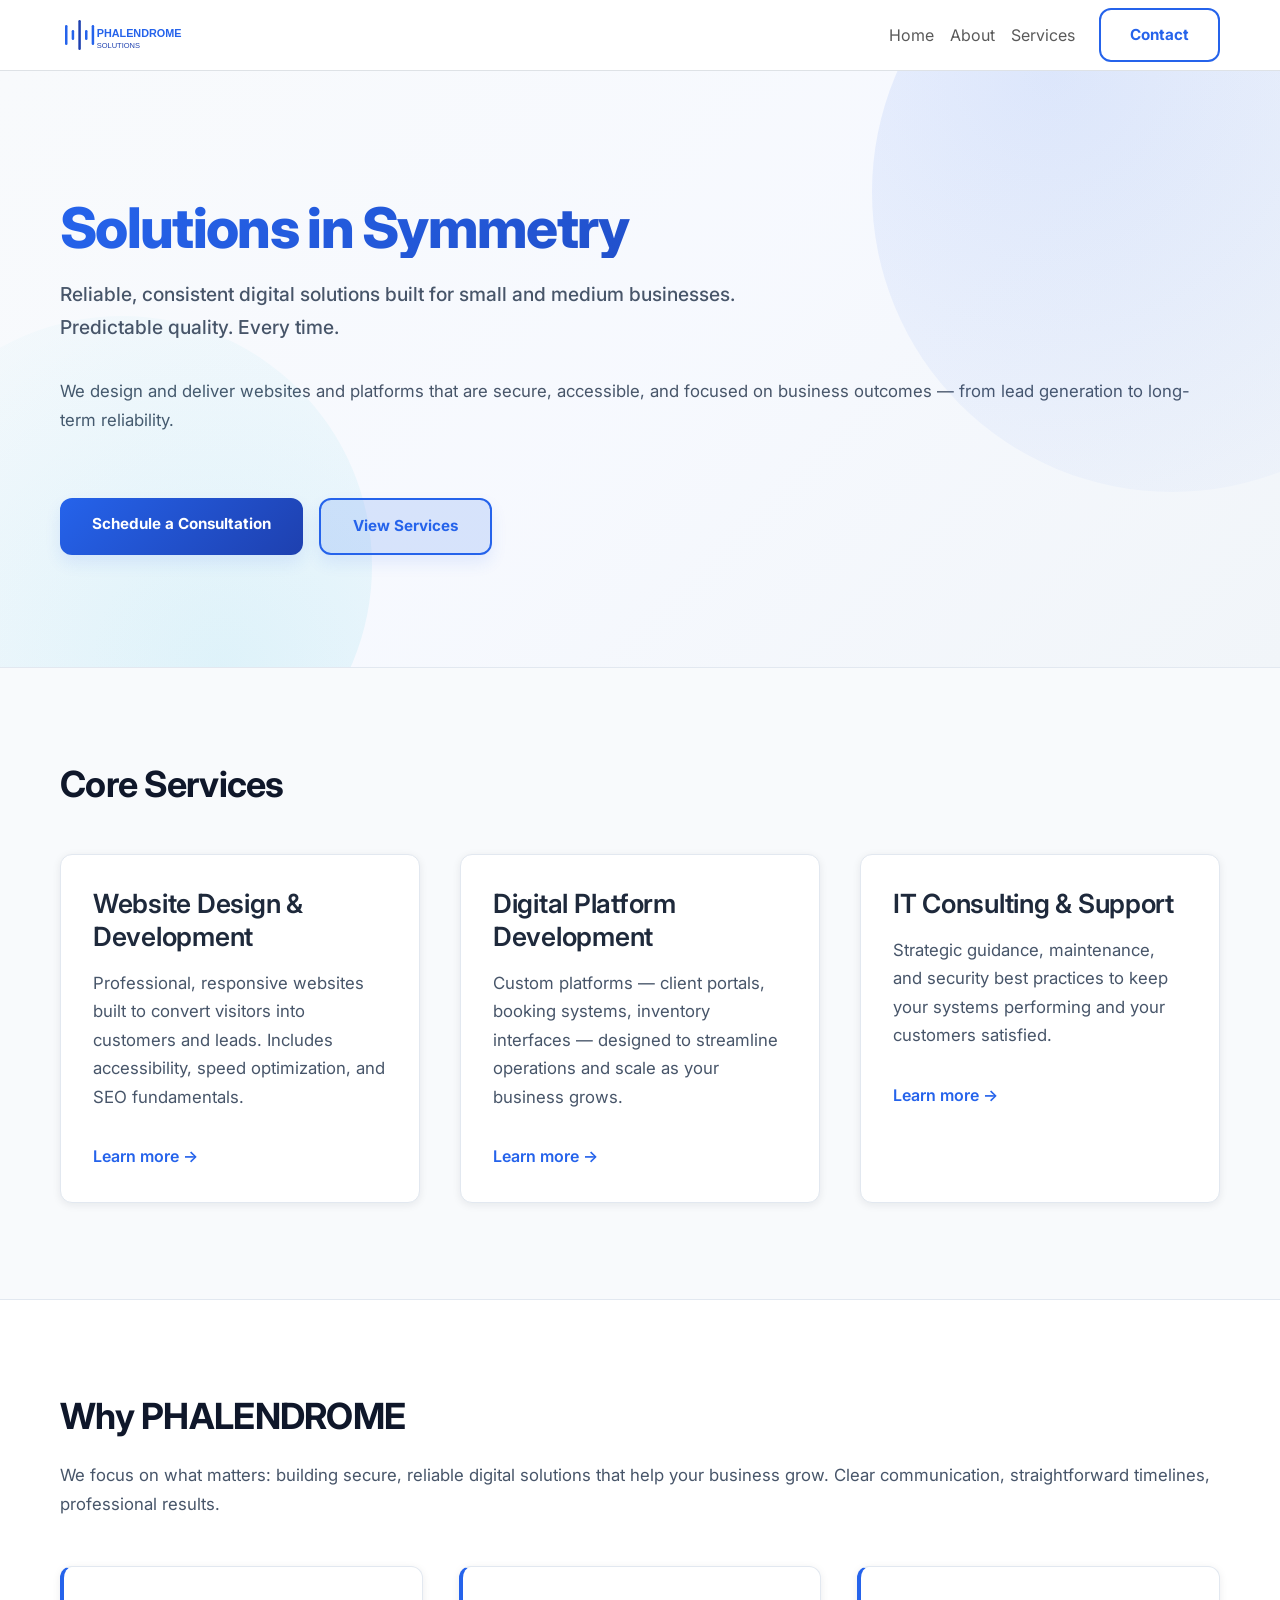
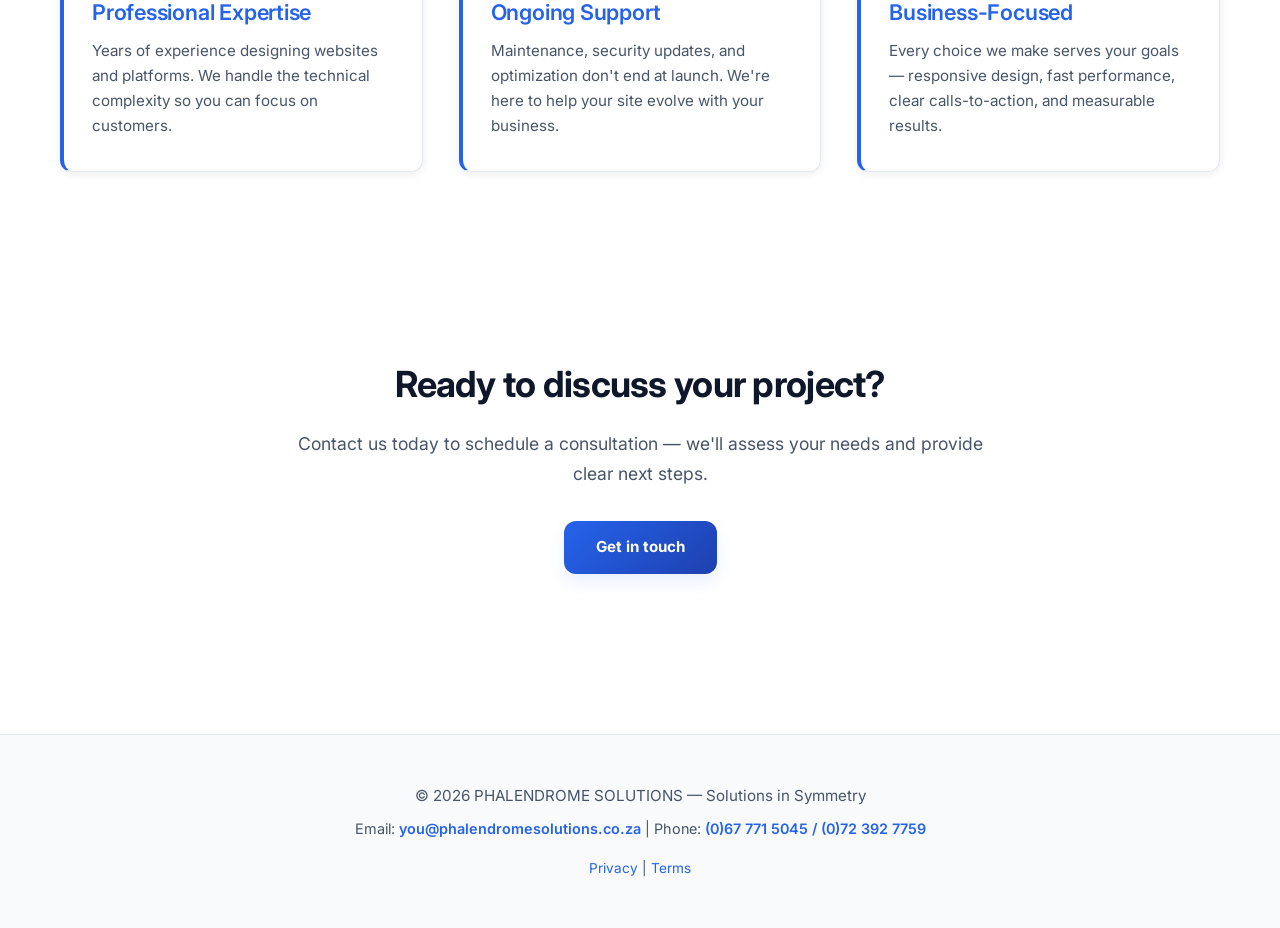
==== index.html @ 450860c6 "Initial commit: PHALENDROME website" ====
<!doctype html>
<html lang="en">
<head>
  <meta charset="utf-8">
  <meta name="viewport" content="width=device-width,initial-scale=1">
  <title>PHALENDROME SOLUTIONS | Solutions in Symmetry</title>
  <meta name="description" content="PHALENDROME SOLUTIONS — professional, reliable digital solutions for small and medium businesses. Website design, digital platforms, and IT consulting.">
  <meta property="og:title" content="PHALENDROME SOLUTIONS | Solutions in Symmetry">
  <meta property="og:description" content="Professional website design, digital platforms, and IT consulting for small and medium businesses.">
  <meta property="og:type" content="website">
  <link rel="canonical" href="https://www.phalendromesolutions.co.za/">
  <link href="https://cdn.jsdelivr.net/npm/bootstrap@5.3.3/dist/css/bootstrap.min.css" rel="stylesheet">
  <link href="https://fonts.googleapis.com/css2?family=Inter:wght@300;400;600;700&display=swap" rel="stylesheet">
  <link rel="stylesheet" href="css/style.css">
</head>
<body>
  <nav class="navbar navbar-expand-lg navbar-light bg-white border-bottom">
    <div class="container">
      <a class="navbar-brand d-flex align-items-center" href="index.html">
        <img src="assets/logo.svg" alt="PHALENDROME SOLUTIONS logo" height="40">
      </a>
      <button class="navbar-toggler" type="button" data-bs-toggle="collapse" data-bs-target="#mainNav" aria-controls="mainNav" aria-expanded="false" aria-label="Toggle navigation">
        <span class="navbar-toggler-icon"></span>
      </button>
      <div class="collapse navbar-collapse" id="mainNav">
        <ul class="navbar-nav ms-auto mb-2 mb-lg-0 align-items-center">
          <li class="nav-item"><a class="nav-link" href="index.html">Home</a></li>
          <li class="nav-item"><a class="nav-link" href="about.html">About</a></li>
          <li class="nav-item"><a class="nav-link" href="services.html">Services</a></li>
          <li class="nav-item"><a class="btn btn-outline-primary ms-3" href="contact.html">Contact</a></li>
        </ul>
      </div>
    </div>
  </nav>

  <main>
    <section class="hero">
      <div class="container">
        <h1>Solutions in Symmetry</h1>
        <p class="lead">Reliable, consistent digital solutions built for small and medium businesses. Predictable quality. Every time.</p>
        <p style="font-size: 1.05rem; color: var(--text-secondary); margin-bottom: 2rem;">We design and deliver websites and platforms that are secure, accessible, and focused on business outcomes — from lead generation to long-term reliability.</p>
        <div style="display: flex; gap: 1rem; flex-wrap: wrap;">
          <a href="contact.html" class="btn btn-primary btn-lg">Schedule a Consultation</a>
          <a href="services.html" class="btn btn-primary btn-lg" style="background: rgba(37, 99, 235, 0.15); color: var(--primary); border: 2px solid var(--primary); font-weight: 700;">View Services</a>
        </div>
      </div>
    </section>

    <section class="services-preview">
      <div class="container">
        <h2>Core Services</h2>
        <div class="grid">
          <article>
            <h3>Website Design & Development</h3>
            <p>Professional, responsive websites built to convert visitors into customers and leads. Includes accessibility, speed optimization, and SEO fundamentals.</p>
            <a href="services.html" style="color: var(--primary); font-weight: 600; text-decoration: none; display: inline-block; margin-top: 1rem;">Learn more →</a>
          </article>
          <article>
            <h3>Digital Platform Development</h3>
            <p>Custom platforms — client portals, booking systems, inventory interfaces — designed to streamline operations and scale as your business grows.</p>
            <a href="services.html" style="color: var(--primary); font-weight: 600; text-decoration: none; display: inline-block; margin-top: 1rem;">Learn more →</a>
          </article>
          <article>
            <h3>IT Consulting & Support</h3>
            <p>Strategic guidance, maintenance, and security best practices to keep your systems performing and your customers satisfied.</p>
            <a href="services.html" style="color: var(--primary); font-weight: 600; text-decoration: none; display: inline-block; margin-top: 1rem;">Learn more →</a>
          </article>
        </div>
      </div>
    </section>

    <section class="why-us">
      <div class="container">
        <h2>Why PHALENDROME</h2>
        <p style="font-size: 1.05rem; margin-bottom: 2rem;">We focus on what matters: building secure, reliable digital solutions that help your business grow. Clear communication, straightforward timelines, professional results.</p>
        <div class="features-list">
          <article>
            <h3>Professional Expertise</h3>
            <p>Years of experience designing websites and platforms. We handle the technical complexity so you can focus on customers.</p>
          </article>
          <article>
            <h3>Ongoing Support</h3>
            <p>Maintenance, security updates, and optimization don't end at launch. We're here to help your site evolve with your business.</p>
          </article>
          <article>
            <h3>Business-Focused</h3>
            <p>Every choice we make serves your goals — responsive design, fast performance, clear calls-to-action, and measurable results.</p>
          </article>
        </div>
      </div>
    </section>

    <section style="padding: 6rem 1.25rem; background: #fff; text-align: center;">
      <div class="container">
        <h2 style="margin-bottom: 1.5rem;">Ready to discuss your project?</h2>
        <p style="font-size: 1.1rem; color: var(--text-secondary); margin-bottom: 2rem; max-width: 700px; margin-left: auto; margin-right: auto;">Contact us today to schedule a consultation — we'll assess your needs and provide clear next steps.</p>
        <a href="contact.html" class="btn btn-primary btn-lg">Get in touch</a>
      </div>
    </section>
  </main>

  <footer class="site-footer" style="text-align: center; padding: 3rem 1.25rem; border-top: 1px solid var(--border-light); background: var(--bg-secondary);">
    <div class="container">
      <p style="margin-bottom: 0.5rem; font-size: 0.95rem; color: var(--text-secondary);">© <span id="year"></span> PHALENDROME SOLUTIONS — Solutions in Symmetry</p>
      <p style="font-size: 0.9rem; color: var(--text-secondary); margin-bottom: 1rem;">Email: <a href="mailto:you@phalendromesolutions.co.za" style="color: var(--primary); text-decoration: none; font-weight: 600;">you@phalendromesolutions.co.za</a> | Phone: <a href="tel:+27677715045" style="color: var(--primary); text-decoration: none; font-weight: 600;">(0)67 771 5045 / (0)72 392 7759</a></p>
      <p style="font-size: 0.85rem; color: var(--text-secondary); margin-bottom: 0;"><a href="privacy.html" style="color: var(--primary); text-decoration: none;">Privacy</a> | <a href="terms.html" style="color: var(--primary); text-decoration: none;">Terms</a></p>
    </div>
  </footer>

  <!-- Google Analytics placeholder: replace G-XXXXXXX with your GA4 Measurement ID -->
  <script async src="https://www.googletagmanager.com/gtag/js?id=G-XXXXXXX"></script>
  <script>
    window.dataLayer = window.dataLayer || [];
    function gtag(){dataLayer.push(arguments)}
    gtag('js', new Date());
    gtag('config', 'G-XXXXXXX');
  </script>
  <script src="https://cdn.jsdelivr.net/npm/bootstrap@5.3.3/dist/js/bootstrap.bundle.min.js"></script>
  <script src="js/main.js"></script>
</body>
</html>
---- css/style.css ----
/* PHALENDROME SOLUTIONS — Premium Enterprise Design System */

:root{
  /* Modern Professional Color Palette */
  --primary: #2563EB;
  --primary-dark: #1e40af;
  --primary-light: #3b82f6;
  --secondary: #06b6d4;
  --secondary-light: #22d3ee;
  --accent-purple: #8b5cf6;
  --success: #10b981;
  --warning: #f59e0b;
  --danger: #ef4444;
  
  /* Neutrals - Modern Scale */
  --text-dark: #0f172a;
  --text-primary: #1e293b;
  --text-secondary: #475569;
  --text-muted: #64748b;
  --text-light: #cbd5e1;
  
  --bg-primary: #ffffff;
  --bg-secondary: #f8fafc;
  --bg-tertiary: #f1f5f9;
  --bg-dark: #0f172a;
  
  --border-light: #e2e8f0;
  --border-base: #cbd5e1;
  
  /* Legacy compatibility */
  --bs-primary: #2563EB;
  --bs-secondary: #06b6d4;
  --accent: linear-gradient(135deg, #2563EB 0%, #1e40af 100%);
  --accent-start: #2563EB;
  --accent-end: #1e40af;
  
  /* Spacing & Design Tokens */
  --radius-sm: 4px;
  --radius-md: 8px;
  --radius-lg: 12px;
  --container: 1200px;
  
  /* Shadows - Premium Depth */
  --shadow-xs: 0 1px 2px rgba(15, 23, 42, 0.04);
  --shadow-sm: 0 2px 8px rgba(15, 23, 42, 0.08);
  --shadow-md: 0 8px 16px rgba(37, 99, 235, 0.1);
  --shadow-lg: 0 16px 32px rgba(37, 99, 235, 0.14);
  --shadow-xl: 0 24px 48px rgba(37, 99, 235, 0.16);
}

* { box-sizing: border-box; }

body {
  font-family: 'Inter', system-ui, -apple-system, 'Segoe UI', Roboto, 'Helvetica Neue', Arial, sans-serif;
  color: var(--text-primary);
  background: var(--bg-primary);
  margin: 0;
  line-height: 1.65;
  -webkit-font-smoothing: antialiased;
  text-rendering: optimizeLegibility;
}

/* Typography Hierarchy - Enterprise Premium */
h1 {
  font-size: 3.5rem;
  font-weight: 800;
  letter-spacing: -0.03em;
  line-height: 1.05;
  margin: 0 0 0.5rem 0;
  color: var(--text-dark);
}

h2 {
  font-size: 2.25rem;
  font-weight: 700;
  letter-spacing: -0.02em;
  line-height: 1.15;
  margin-bottom: 1.5rem;
  color: var(--text-dark);
}

h3 {
  font-size: 1.65rem;
  font-weight: 600;
  letter-spacing: -0.01em;
  line-height: 1.25;
  margin-bottom: 1rem;
  color: var(--text-primary);
}

h4 {
  font-size: 1.25rem;
  font-weight: 600;
  color: var(--text-primary);
}

p {
  font-size: 1.05rem;
  line-height: 1.7;
  margin-bottom: 1rem;
  color: var(--text-secondary);
}

.lead {
  font-size: 1.25rem;
  line-height: 1.75;
  color: var(--text-secondary);
  font-weight: 500;
  margin-bottom: 2rem;
}

.container {
  max-width: var(--container);
  margin: 0 auto;
  padding: 0 1.25rem;
}

/* Header & Navigation - Modern Professional */
.site-header {
  border-bottom: 1px solid var(--border-light);
  background: var(--bg-primary);
  padding: 1.25rem 0;
  box-shadow: var(--shadow-xs);
  position: sticky;
  top: 0;
  z-index: 100;
}

.header-inner {
  display: flex;
  align-items: center;
  justify-content: space-between;
  max-width: var(--container);
  margin: 0 auto;
  padding: 0 1.25rem;
}

.logo img {
  height: 56px;
  width: auto;
  transition: opacity 0.2s ease;
}

.logo img:hover {
  opacity: 0.9;
}

.main-nav {
  display: flex;
  align-items: center;
  gap: 2.5rem;
}

.main-nav a {
  text-decoration: none;
  color: var(--text-secondary);
  font-weight: 500;
  font-size: 0.95rem;
  transition: all 0.25s ease;
  position: relative;
}

.main-nav a::after {
  content: '';
  position: absolute;
  bottom: -4px;
  left: 0;
  width: 0;
  height: 2px;
  background: linear-gradient(90deg, var(--primary), var(--secondary));
  transition: width 0.3s ease;
}

.main-nav a:hover {
  color: var(--primary);
}

.main-nav a:hover::after {
  width: 100%;
}

/* Button Styles - Premium Modern */
.btn-primary {
  background: linear-gradient(135deg, var(--primary) 0%, var(--primary-dark) 100%);
  color: #fff;
  padding: 0.95rem 2rem;
  border: none;
  border-radius: var(--radius-lg);
  text-decoration: none;
  display: inline-block;
  font-weight: 700;
  font-size: 0.95rem;
  transition: all 0.3s ease;
  box-shadow: var(--shadow-md);
  cursor: pointer;
  position: relative;
  overflow: hidden;
}

.btn-primary::before {
  content: '';
  position: absolute;
  top: 0;
  left: -100%;
  width: 100%;
  height: 100%;
  background: linear-gradient(90deg, transparent, rgba(255,255,255,0.2), transparent);
  transition: left 0.5s ease;
}

.btn-primary:hover {
  transform: translateY(-3px);
  box-shadow: var(--shadow-lg);
  background: linear-gradient(135deg, var(--primary-light) 0%, var(--primary) 100%);
}

.btn-primary:hover::before {
  left: 100%;
}

.btn-primary:active {
  transform: translateY(-1px);
  box-shadow: var(--shadow-md);
}

.btn-outline-primary {
  color: var(--primary);
  border: 2px solid var(--primary);
  padding: 0.85rem 1.8rem;
  border-radius: var(--radius-lg);
  background: transparent;
  text-decoration: none;
  display: inline-block;
  font-weight: 700;
  font-size: 0.95rem;
  transition: all 0.3s ease;
  cursor: pointer;
}

.btn-outline-primary:hover {
  background: var(--primary);
  color: #fff;
  box-shadow: var(--shadow-lg);
  transform: translateY(-2px);
}

/* Hero Section - Premium Showcase */
.hero {
  padding: 8rem 1.25rem 7rem;
  background: linear-gradient(135deg, 
    var(--bg-secondary) 0%, 
    rgba(37, 99, 235, 0.04) 50%,
    var(--bg-tertiary) 100%);
  position: relative;
  overflow: hidden;
}

.hero::before {
  content: '';
  position: absolute;
  top: -30%;
  right: -15%;
  width: 600px;
  height: 600px;
  border-radius: 50%;
  background: radial-gradient(circle at 30% 30%, 
    rgba(37, 99, 235, 0.12), 
    transparent);
  animation: float 10s ease-in-out infinite;
  pointer-events: none;
}

.hero::after {
  content: '';
  position: absolute;
  bottom: -25%;
  left: -10%;
  width: 500px;
  height: 500px;
  border-radius: 50%;
  background: radial-gradient(circle at 70% 70%, 
    rgba(6, 182, 212, 0.1), 
    transparent);
  animation: float-reverse 12s ease-in-out infinite;
  pointer-events: none;
}

@keyframes float {
  0%, 100% { transform: translateY(0px); }
  50% { transform: translateY(30px); }
}

@keyframes float-reverse {
  0%, 100% { transform: translateY(0px); }
  50% { transform: translateY(-30px); }
}

.hero h1 {
  position: relative;
  z-index: 2;
  margin-bottom: 1.25rem;
  background: linear-gradient(135deg, var(--primary) 0%, var(--primary-dark) 100%);
  -webkit-background-clip: text;
  background-clip: text;
  -webkit-text-fill-color: transparent;
}

.hero .lead {
  position: relative;
  z-index: 2;
  max-width: 700px;
  color: var(--text-secondary);
  font-size: 1.2rem;
}

.lead .accent {
  background: linear-gradient(90deg, var(--primary), var(--secondary));
  -webkit-background-clip: text;
  background-clip: text;
  color: transparent;
  font-weight: 700;
}

.hero .btn-primary {
  position: relative;
  z-index: 2;
  margin-top: 2rem;
}

/* Section Layouts */
main section {
  margin-bottom: 0;
}

.services-preview,
.why-us {
  padding: 6rem 1.25rem;
}

.services-preview {
  background: var(--bg-secondary);
  border-top: 1px solid var(--border-light);
  border-bottom: 1px solid var(--border-light);
}

.services-preview h2,
.why-us h2 {
  margin-top: 0;
}

/* Premium Service Cards Grid */
.services-grid {
  display: grid;
  grid-template-columns: repeat(auto-fit, minmax(340px, 1fr));
  gap: 2.5rem;
  margin-top: 3rem;
}

.service-card {
  background: var(--bg-primary);
  border: 1px solid var(--border-light);
  border-radius: var(--radius-lg);
  padding: 2.75rem 2.25rem;
  transition: all 0.35s cubic-bezier(0.4, 0, 0.2, 1);
  box-shadow: var(--shadow-sm);
  display: flex;
  flex-direction: column;
  position: relative;
  overflow: hidden;
}

.service-card::before {
  content: '';
  position: absolute;
  top: 0;
  left: 0;
  right: 0;
  height: 4px;
  background: linear-gradient(90deg, var(--primary), var(--secondary));
  opacity: 0;
  transition: opacity 0.3s ease;
}

.service-card:hover {
  transform: translateY(-8px);
  border-color: var(--secondary);
  box-shadow: var(--shadow-lg);
}

.service-card:hover::before {
  opacity: 1;
}

.service-icon {
  font-size: 2.6rem;
  font-weight: 800;
  color: var(--primary);
  letter-spacing: 2px;
  margin-bottom: 1.5rem;
}

.service-card h2 {
  font-size: 1.5rem;
  color: var(--text-dark);
  margin: 0 0 1rem 0;
}

.service-card p {
  color: var(--text-secondary);
  margin-bottom: 1rem;
  font-size: 1rem;
}

.service-card ul {
  margin: 1.5rem 0 0 1.5rem;
  padding: 0;
  list-style: none;
  flex-grow: 1;
}

.service-card li {
  margin-bottom: 0.8rem;
  line-height: 1.65;
  color: var(--text-secondary);
  padding-left: 1.5rem;
  position: relative;
}

.service-card li::before {
  content: '→';
  position: absolute;
  left: 0;
  color: var(--secondary);
  font-weight: bold;
}

/* Premium Features List */
.features-list {
  display: grid;
  grid-template-columns: repeat(auto-fit, minmax(300px, 1fr));
  gap: 2.25rem;
  margin-top: 3rem;
}

.features-list article {
  background: var(--bg-primary);
  border: 1px solid var(--border-light);
  border-left: 4px solid var(--primary);
  padding: 2rem 1.75rem;
  border-radius: var(--radius-lg);
  box-shadow: var(--shadow-sm);
  transition: all 0.3s ease;
  position: relative;
}

.features-list article::before {
  content: '';
  position: absolute;
  top: 0;
  right: 0;
  bottom: 0;
  left: 0;
  background: linear-gradient(135deg, rgba(37, 99, 235, 0.04), transparent);
  border-radius: var(--radius-lg);
  opacity: 0;
  transition: opacity 0.3s ease;
  pointer-events: none;
}

.features-list article:hover {
  box-shadow: var(--shadow-md);
  transform: translateY(-4px);
  border-color: var(--secondary);
}

.features-list article:hover::before {
  opacity: 1;
}

.features-list h3 {
  margin: 0 0 0.75rem 0;
  color: var(--primary);
  font-size: 1.35rem;
}

.features-list p {
  margin: 0;
  font-size: 0.95rem;
  color: var(--text-secondary);
  line-height: 1.65;
}

/* Premium CTA Section */
.cta-section {
  padding: 6rem 1.25rem;
  background: linear-gradient(135deg, 
    var(--primary) 0%, 
    var(--primary-dark) 50%,
    var(--secondary) 100%);
  color: #fff;
  text-align: center;
  margin-top: 0;
  border-top: none;
  position: relative;
  overflow: hidden;
}

.cta-section::before {
  content: '';
  position: absolute;
  top: -50%;
  right: -20%;
  width: 600px;
  height: 600px;
  border-radius: 50%;
  background: radial-gradient(circle, rgba(255, 255, 255, 0.1), transparent);
  animation: float 12s ease-in-out infinite;
  pointer-events: none;
}

.cta-section h2,
.cta-section p {
  color: #fff;
  margin: 0 auto;
  position: relative;
  z-index: 2;
}

.cta-section h2 {
  margin-bottom: 1.25rem;
  font-size: 2.5rem;
}

.cta-section p {
  font-size: 1.15rem;
  margin-bottom: 2.5rem;
  max-width: 700px;
  opacity: 0.95;
}

.cta-section .btn-primary {
  background: #fff;
  color: var(--primary);
  box-shadow: var(--shadow-xl);
  margin-top: 1.5rem;
  font-weight: 700;
  position: relative;
  z-index: 2;
}

.cta-section .btn-primary:hover {
  background: var(--bg-secondary);
  color: var(--primary);
  box-shadow: var(--shadow-xl);
}

/* Premium Form Styles */
.contact-form {
  max-width: 700px;
  margin: 0 auto;
}

.form-group {
  margin-bottom: 1.75rem;
}

.contact-form label {
  font-weight: 700;
  display: block;
  margin-bottom: 0.75rem;
  color: var(--text-dark);
  font-size: 0.95rem;
  letter-spacing: 0.3px;
}

.contact-form input,
.contact-form textarea {
  width: 100%;
  padding: 1rem 1.25rem;
  border: 1.5px solid var(--border-light);
  border-radius: var(--radius-lg);
  font-family: inherit;
  font-size: 1rem;
  color: var(--text-primary);
  background: var(--bg-primary);
  transition: all 0.3s ease;
}

.contact-form input::placeholder,
.contact-form textarea::placeholder {
  color: var(--text-muted);
}

.contact-form input:focus,
.contact-form textarea:focus {
  outline: none;
  border-color: var(--primary);
  box-shadow: 0 0 0 3px rgba(37, 99, 235, 0.12);
  background: var(--bg-primary);
}

.contact-form input.is-invalid,
.contact-form textarea.is-invalid {
  border-color: var(--danger);
  background-color: rgba(239, 68, 68, 0.05);
}

.contact-form input.is-invalid:focus,
.contact-form textarea.is-invalid:focus {
  box-shadow: 0 0 0 3px rgba(239, 68, 68, 0.12);
}

.field-error {
  color: var(--danger);
  font-size: 0.85rem;
  margin-top: 0.5rem;
  display: block;
  font-weight: 600;
}

.form-result {
  margin-top: 1.5rem;
  padding: 1.25rem;
  border-radius: var(--radius-lg);
  background: rgba(37, 99, 235, 0.08);
  color: var(--primary);
  font-weight: 600;
  border-left: 4px solid var(--primary);
}

/* Grid & Article Elements */
.grid {
  display: grid;
  gap: 2.5rem;
  grid-template-columns: repeat(auto-fit, minmax(280px, 1fr));
  margin-top: 3rem;
}

.grid article {
  border: 1px solid var(--border-light);
  padding: 2rem;
  border-radius: var(--radius-lg);
  background: var(--bg-primary);
  transition: all 0.3s ease;
  box-shadow: var(--shadow-sm);
}

.grid article:hover {
  box-shadow: var(--shadow-md);
  transform: translateY(-4px);
  border-color: var(--secondary);
}

/* Premium Footer */
.site-footer {
  border-top: 1px solid var(--border-light);
  padding: 3rem 1.25rem 2rem;
  background: var(--bg-secondary);
  margin-top: 4rem;
}

.footer-content {
  max-width: var(--container);
  margin: 0 auto;
  display: grid;
  grid-template-columns: repeat(auto-fit, minmax(220px, 1fr));
  gap: 2.5rem;
  padding: 0 1.25rem;
}

.footer-section h4 {
  font-size: 0.95rem;
  font-weight: 700;
  margin-bottom: 1.25rem;
  color: var(--text-dark);
  letter-spacing: 0.5px;
}

.footer-section p,
.footer-section a {
  color: var(--text-secondary);
  font-size: 0.9rem;
  line-height: 1.8;
}

.footer-section a {
  text-decoration: none;
  display: block;
  transition: all 0.2s ease;
}

.footer-section a:hover {
  color: var(--primary);
  text-decoration: underline;
  margin-left: 4px;
}

.footer-bottom {
  border-top: 1px solid var(--border-light);
  margin-top: 2.5rem;
  padding-top: 2rem;
  text-align: center;
  color: var(--text-secondary);
  font-size: 0.9rem;
  max-width: var(--container);
  margin-left: auto;
  margin-right: auto;
}

/* Utility Classes */
.container {
  max-width: var(--container);
  margin: 0 auto;
  padding: 0 1.25rem;
}

.sr-only {
  position: absolute !important;
  height: 1px;
  width: 1px;
  overflow: hidden;
  clip: rect(1px, 1px, 1px, 1px);
  white-space: nowrap;
  border: 0;
  padding: 0;
  margin: -1px;
}

.muted {
  color: var(--text-secondary);
}

/* About & Services Pages */
.about-intro {
  font-size: 1.2rem;
  line-height: 1.8;
  margin-bottom: 3rem;
  color: var(--text-secondary);
}

.about-philosophy,
.about-services,
.about-brand,
.about-cta {
  margin-bottom: 3rem;
}

.about-philosophy ul,
.about-services ul {
  margin-left: 1.75rem;
  padding: 0;
}

.about-philosophy li,
.about-services li {
  margin-bottom: 0.95rem;
  line-height: 1.7;
  color: var(--text-secondary);
}

/* Focus & Accessibility */
:focus-visible {
  outline: 2px solid var(--primary);
  outline-offset: 2px;
}

::-moz-focus-inner {
  border: 0;
}

/* Reduced Motion Support */
@media (prefers-reduced-motion: reduce) {
  * {
    animation-duration: 0.01ms !important;
    animation-iteration-count: 1 !important;
    transition-duration: 0.01ms !important;
  }
}

/* Responsive Design */
@media (max-width: 768px) {
  h1 {
    font-size: 2.5rem;
  }

  h2 {
    font-size: 1.5rem;
  }

  h3 {
    font-size: 1.3rem;
  }

  .hero {
    padding: 5rem 1.25rem 4rem;
  }

  .hero h1 {
    font-size: 2.2rem;
  }

  .hero .lead {
    font-size: 1.05rem;
  }

  .services-preview,
  .why-us {
    padding: 4rem 1.25rem;
  }

  .services-grid,
  .features-list,
  .grid {
    grid-template-columns: 1fr;
    gap: 1.75rem;
  }

  .cta-section {
    padding: 4rem 1.25rem;
  }

  .cta-section h2 {
    font-size: 1.8rem;
  }

  .footer-content {
    grid-template-columns: 1fr;
    gap: 2rem;
  }

  .main-nav {
    gap: 1.5rem;
  }

  .main-nav a {
    font-size: 0.9rem;
  }

  .logo img {
    height: 48px;
  }

  .btn-primary {
    padding: 0.85rem 1.5rem;
    font-size: 0.9rem;
  }
}

@media (max-width: 640px) {
  h1 {
    font-size: 2rem;
  }

  h2 {
    font-size: 1.35rem;
  }

  .hero {
    padding: 4rem 1.25rem 3rem;
  }

  .hero h1 {
    font-size: 1.8rem;
  }

  .lead {
    font-size: 1rem;
  }

  .services-preview,
  .why-us {
    padding: 3rem 1.25rem;
  }

  .service-card {
    padding: 2rem 1.5rem;
  }

  .features-list article {
    padding: 1.5rem 1.25rem;
  }

  .cta-section {
    padding: 3rem 1.25rem;
  }

  .cta-section h2 {
    font-size: 1.5rem;
  }

  .contact-form {
    padding: 0;
  }

  .footer-content {
    padding: 0;
  }
}
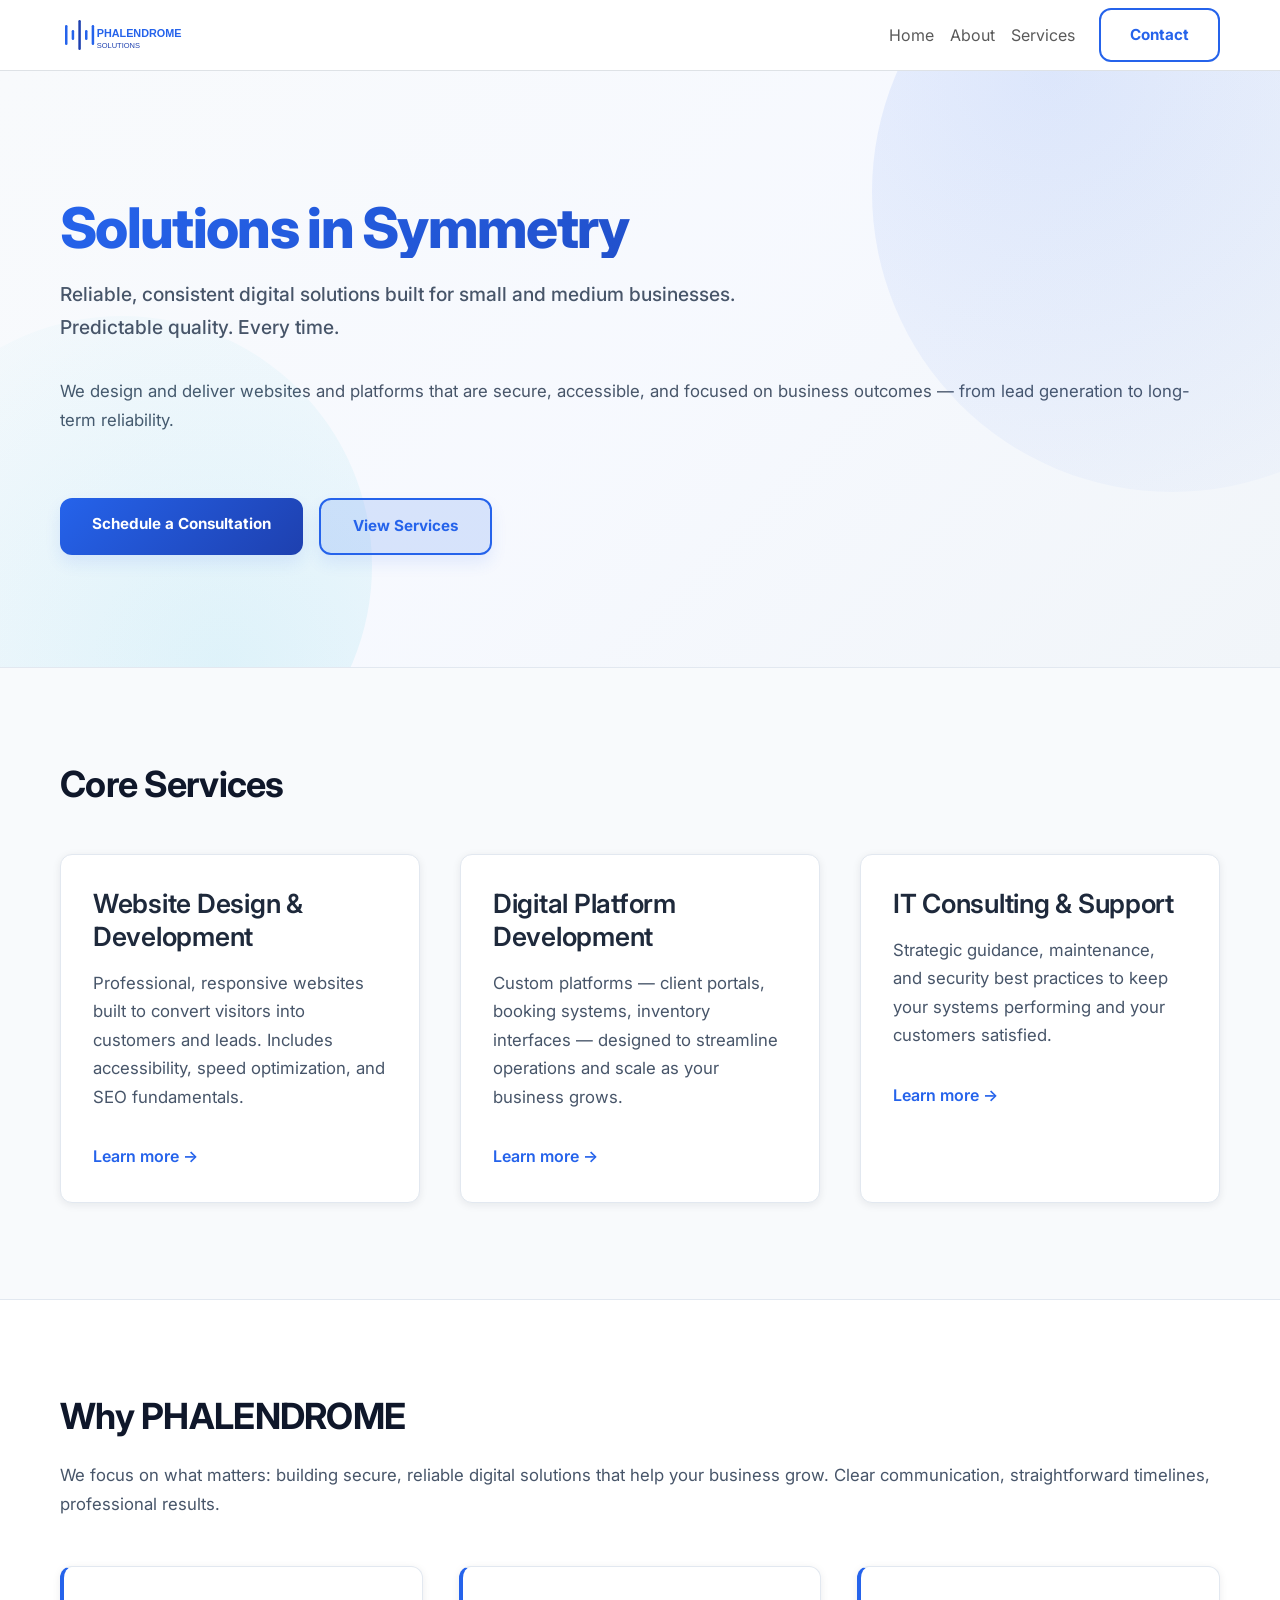
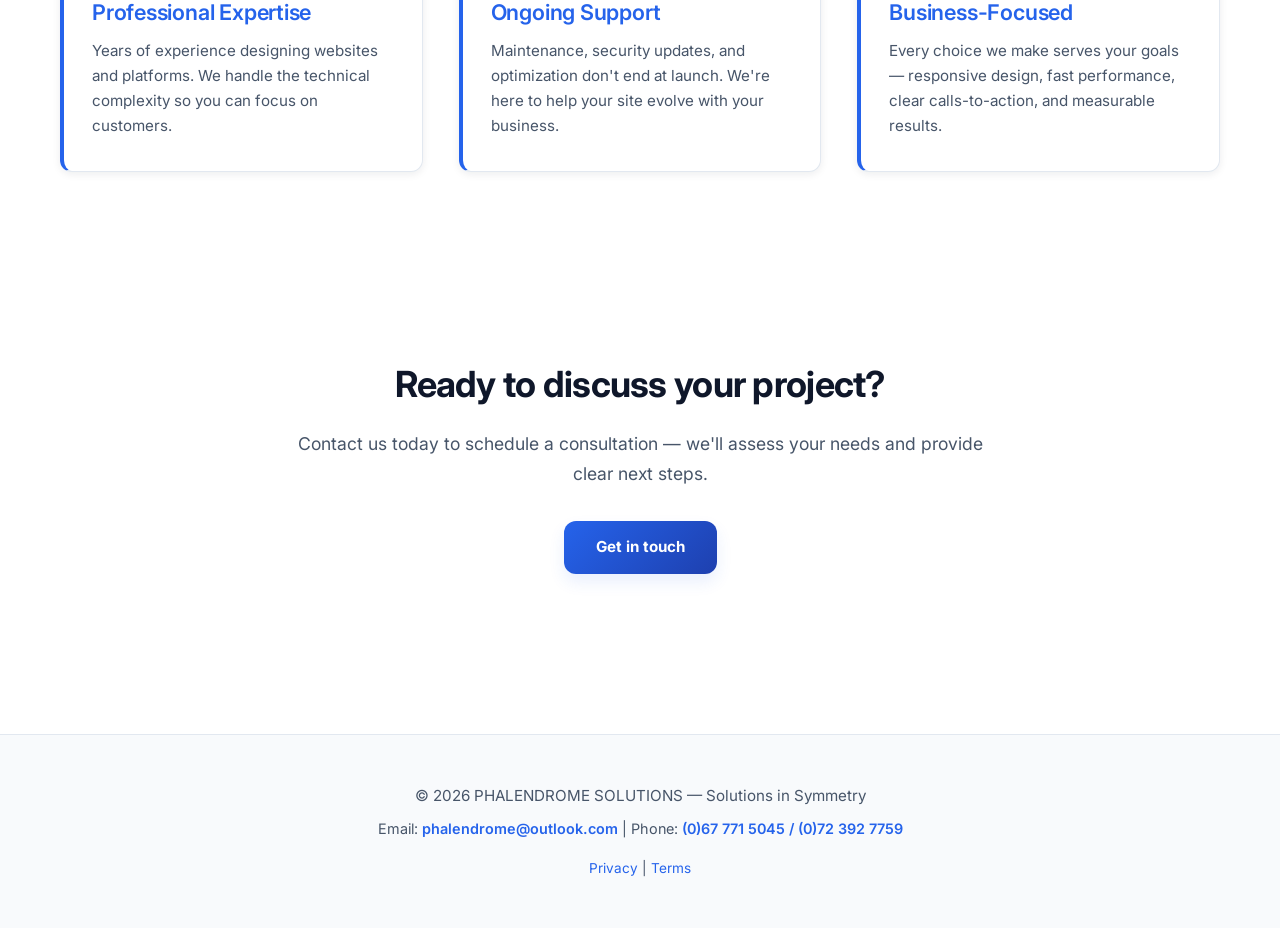
==== commit eeb341ff: "feat: add favicon, 404 page, sitemap, robots.txt, update email & remove GA" ====
--- a/index.html
+++ b/index.html
@@ -11,6 +11,7 @@
   <link rel="canonical" href="https://www.phalendromesolutions.co.za/">
   <link href="https://cdn.jsdelivr.net/npm/bootstrap@5.3.3/dist/css/bootstrap.min.css" rel="stylesheet">
   <link href="https://fonts.googleapis.com/css2?family=Inter:wght@300;400;600;700&display=swap" rel="stylesheet">
+  <link rel="icon" type="image/svg+xml" href="assets/favicon.svg">
   <link rel="stylesheet" href="css/style.css">
 </head>
 <body>
@@ -102,19 +103,11 @@
   <footer class="site-footer" style="text-align: center; padding: 3rem 1.25rem; border-top: 1px solid var(--border-light); background: var(--bg-secondary);">
     <div class="container">
       <p style="margin-bottom: 0.5rem; font-size: 0.95rem; color: var(--text-secondary);">© <span id="year"></span> PHALENDROME SOLUTIONS — Solutions in Symmetry</p>
-      <p style="font-size: 0.9rem; color: var(--text-secondary); margin-bottom: 1rem;">Email: <a href="mailto:you@phalendromesolutions.co.za" style="color: var(--primary); text-decoration: none; font-weight: 600;">you@phalendromesolutions.co.za</a> | Phone: <a href="tel:+27677715045" style="color: var(--primary); text-decoration: none; font-weight: 600;">(0)67 771 5045 / (0)72 392 7759</a></p>
+      <p style="font-size: 0.9rem; color: var(--text-secondary); margin-bottom: 1rem;">Email: <a href="mailto:phalendrome@outlook.com" style="color: var(--primary); text-decoration: none; font-weight: 600;">phalendrome@outlook.com</a> | Phone: <a href="tel:+27677715045" style="color: var(--primary); text-decoration: none; font-weight: 600;">(0)67 771 5045 / (0)72 392 7759</a></p>
       <p style="font-size: 0.85rem; color: var(--text-secondary); margin-bottom: 0;"><a href="privacy.html" style="color: var(--primary); text-decoration: none;">Privacy</a> | <a href="terms.html" style="color: var(--primary); text-decoration: none;">Terms</a></p>
     </div>
   </footer>
 
-  <!-- Google Analytics placeholder: replace G-XXXXXXX with your GA4 Measurement ID -->
-  <script async src="https://www.googletagmanager.com/gtag/js?id=G-XXXXXXX"></script>
-  <script>
-    window.dataLayer = window.dataLayer || [];
-    function gtag(){dataLayer.push(arguments)}
-    gtag('js', new Date());
-    gtag('config', 'G-XXXXXXX');
-  </script>
   <script src="https://cdn.jsdelivr.net/npm/bootstrap@5.3.3/dist/js/bootstrap.bundle.min.js"></script>
   <script src="js/main.js"></script>
 </body>
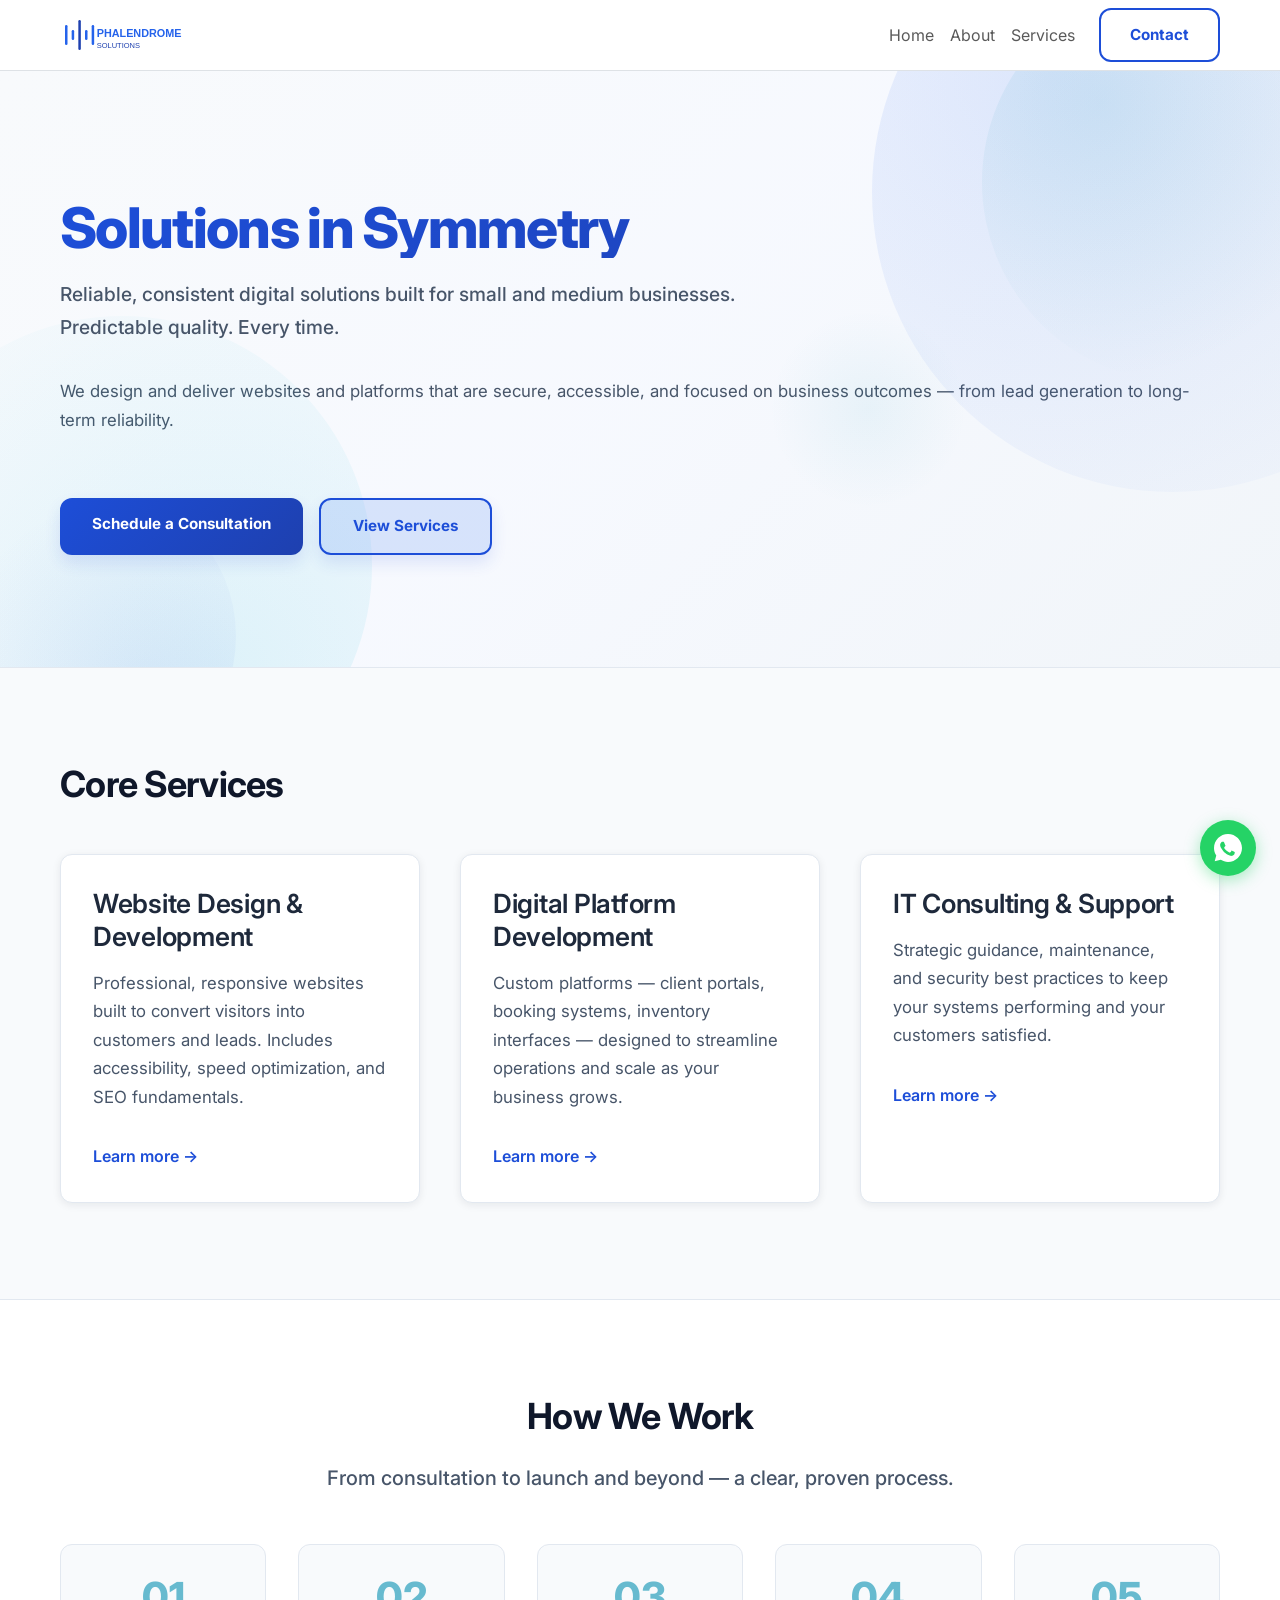
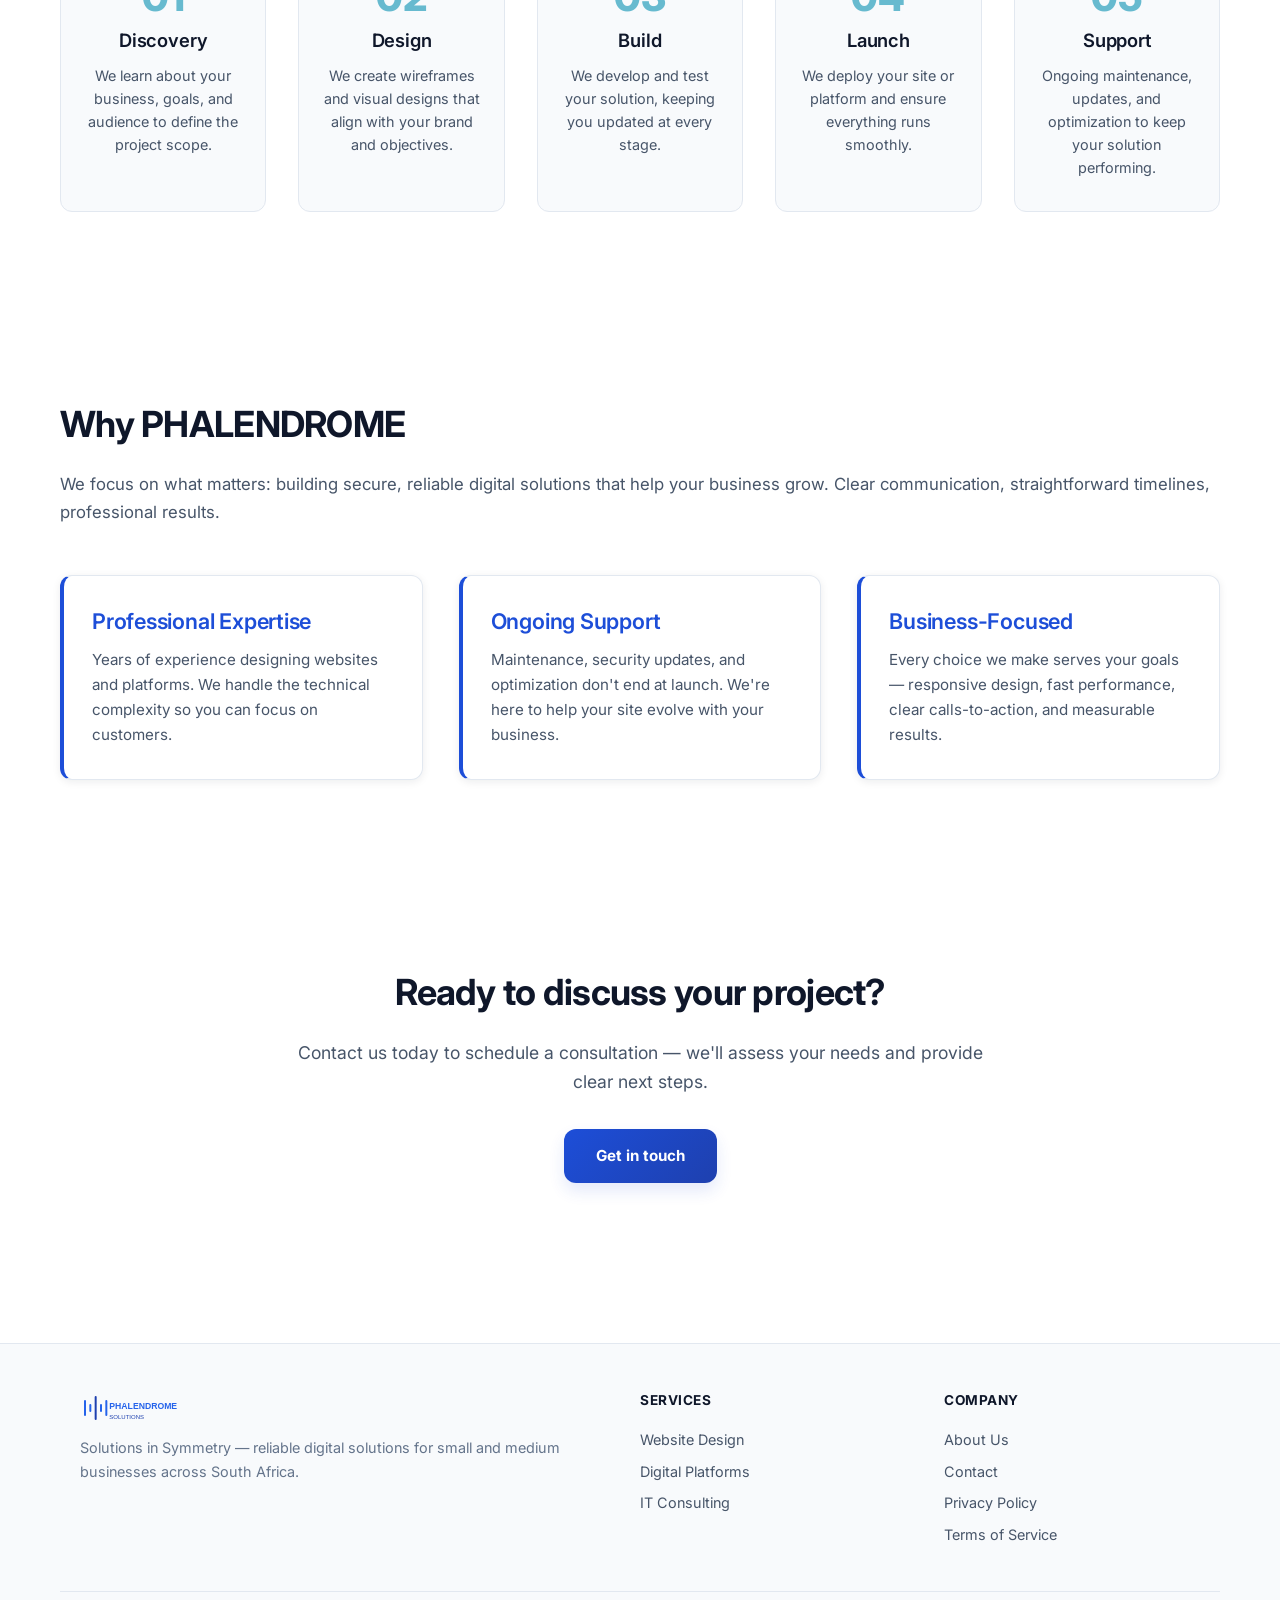
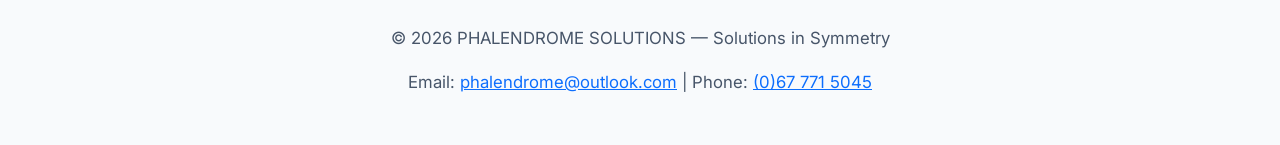
==== commit a0ef49fb: "feat: redesign color scheme, add process section, WhatsApp button, scroll animations, enhanced foote" ====
--- a/index.html
+++ b/index.html
@@ -36,6 +36,9 @@
 
   <main>
     <section class="hero">
+      <div class="hero-decor hero-decor--1"></div>
+      <div class="hero-decor hero-decor--2"></div>
+      <div class="hero-decor hero-decor--3"></div>
       <div class="container">
         <h1>Solutions in Symmetry</h1>
         <p class="lead">Reliable, consistent digital solutions built for small and medium businesses. Predictable quality. Every time.</p>
@@ -47,7 +50,7 @@
       </div>
     </section>
 
-    <section class="services-preview">
+    <section class="services-preview reveal">
       <div class="container">
         <h2>Core Services</h2>
         <div class="grid">
@@ -66,6 +69,40 @@
             <p>Strategic guidance, maintenance, and security best practices to keep your systems performing and your customers satisfied.</p>
             <a href="services.html" style="color: var(--primary); font-weight: 600; text-decoration: none; display: inline-block; margin-top: 1rem;">Learn more →</a>
           </article>
+        </div>
+      </div>
+    </section>
+
+    <section class="process-section reveal">
+      <div class="container">
+        <h2>How We Work</h2>
+        <p class="lead">From consultation to launch and beyond — a clear, proven process.</p>
+        <div class="process-steps">
+          <div class="process-step">
+            <span class="step-number">01</span>
+            <h3>Discovery</h3>
+            <p>We learn about your business, goals, and audience to define the project scope.</p>
+          </div>
+          <div class="process-step">
+            <span class="step-number">02</span>
+            <h3>Design</h3>
+            <p>We create wireframes and visual designs that align with your brand and objectives.</p>
+          </div>
+          <div class="process-step">
+            <span class="step-number">03</span>
+            <h3>Build</h3>
+            <p>We develop and test your solution, keeping you updated at every stage.</p>
+          </div>
+          <div class="process-step">
+            <span class="step-number">04</span>
+            <h3>Launch</h3>
+            <p>We deploy your site or platform and ensure everything runs smoothly.</p>
+          </div>
+          <div class="process-step">
+            <span class="step-number">05</span>
+            <h3>Support</h3>
+            <p>Ongoing maintenance, updates, and optimization to keep your solution performing.</p>
+          </div>
         </div>
       </div>
     </section>
@@ -91,7 +128,7 @@
       </div>
     </section>
 
-    <section style="padding: 6rem 1.25rem; background: #fff; text-align: center;">
+    <section class="reveal" style="padding: 6rem 1.25rem; background: #fff; text-align: center;">
       <div class="container">
         <h2 style="margin-bottom: 1.5rem;">Ready to discuss your project?</h2>
         <p style="font-size: 1.1rem; color: var(--text-secondary); margin-bottom: 2rem; max-width: 700px; margin-left: auto; margin-right: auto;">Contact us today to schedule a consultation — we'll assess your needs and provide clear next steps.</p>
@@ -100,15 +137,38 @@
     </section>
   </main>
 
-  <footer class="site-footer" style="text-align: center; padding: 3rem 1.25rem; border-top: 1px solid var(--border-light); background: var(--bg-secondary);">
+  <footer class="site-footer">
     <div class="container">
-      <p style="margin-bottom: 0.5rem; font-size: 0.95rem; color: var(--text-secondary);">© <span id="year"></span> PHALENDROME SOLUTIONS — Solutions in Symmetry</p>
-      <p style="font-size: 0.9rem; color: var(--text-secondary); margin-bottom: 1rem;">Email: <a href="mailto:phalendrome@outlook.com" style="color: var(--primary); text-decoration: none; font-weight: 600;">phalendrome@outlook.com</a> | Phone: <a href="tel:+27677715045" style="color: var(--primary); text-decoration: none; font-weight: 600;">(0)67 771 5045 / (0)72 392 7759</a></p>
-      <p style="font-size: 0.85rem; color: var(--text-secondary); margin-bottom: 0;"><a href="privacy.html" style="color: var(--primary); text-decoration: none;">Privacy</a> | <a href="terms.html" style="color: var(--primary); text-decoration: none;">Terms</a></p>
+      <div class="footer-content">
+        <div class="footer-brand">
+          <img src="assets/logo.svg" alt="PHALENDROME SOLUTIONS" height="32">
+          <p>Solutions in Symmetry — reliable digital solutions for small and medium businesses across South Africa.</p>
+        </div>
+        <div class="footer-links">
+          <h4>Services</h4>
+          <a href="services.html">Website Design</a>
+          <a href="services.html">Digital Platforms</a>
+          <a href="services.html">IT Consulting</a>
+        </div>
+        <div class="footer-links">
+          <h4>Company</h4>
+          <a href="about.html">About Us</a>
+          <a href="contact.html">Contact</a>
+          <a href="privacy.html">Privacy Policy</a>
+          <a href="terms.html">Terms of Service</a>
+        </div>
+      </div>
+      <div class="footer-bottom">
+        <p>© <span id="year"></span> PHALENDROME SOLUTIONS — Solutions in Symmetry</p>
+        <p>Email: <a href="mailto:phalendrome@outlook.com">phalendrome@outlook.com</a> | Phone: <a href="tel:+27677715045">(0)67 771 5045</a></p>
+      </div>
     </div>
   </footer>
 
   <script src="https://cdn.jsdelivr.net/npm/bootstrap@5.3.3/dist/js/bootstrap.bundle.min.js"></script>
   <script src="js/main.js"></script>
+  <a href="https://wa.me/27677715045" class="whatsapp-btn" target="_blank" rel="noopener" aria-label="Chat on WhatsApp">
+    <svg viewBox="0 0 32 32" width="28" height="28" fill="white"><path d="M16 0C7.2 0 0 7.2 0 16c0 3.1 0.9 6.1 2.6 8.7L0.8 31.2l6.9-1.8C10.1 30.8 13 32 16 32c8.8 0 16-7.2 16-16S24.8 0 16 0z m7.5 22.6c-0.4 1.1-1.6 2-2.7 2.3-0.7 0.2-1.7 0.3-5-1.2-4.2-1.9-6.9-6.5-7.1-6.8-0.2-0.3-1.7-2.2-1.7-4.2s1.1-3 1.5-3.4c0.4-0.4 0.8-0.5 1.1-0.5s0.6 0 0.9 0c0.3 0 0.7-0.1 1.1 0.8 0.4 0.9 1.3 3.1 1.4 3.3 0.1 0.2 0.2 0.5 0 0.8-0.1 0.3-0.3 0.5-0.5 0.7-0.2 0.2-0.4 0.5-0.6 0.7-0.2 0.2-0.4 0.5-0.2 0.9 0.2 0.4 1.1 1.8 2.4 2.9 1.6 1.4 3 1.9 3.4 2.1 0.4 0.2 0.7 0.2 0.9 0.1 0.3-0.1 1.1-1.3 1.4-1.8 0.3-0.5 0.6-0.4 0.9-0.3 0.3 0.1 2.1 1 2.4 1.2 0.3 0.2 0.5 0.3 0.6 0.4 0.1 0.2 0.1 0.9-0.3 2z"/></svg>
+  </a>
 </body>
 </html>
--- a/css/style.css
+++ b/css/style.css
@@ -1,51 +1,49 @@
 /* PHALENDROME SOLUTIONS — Premium Enterprise Design System */
 
 :root{
-  /* Modern Professional Color Palette */
-  --primary: #2563EB;
-  --primary-dark: #1e40af;
-  --primary-light: #3b82f6;
-  --secondary: #06b6d4;
-  --secondary-light: #22d3ee;
-  --accent-purple: #8b5cf6;
-  --success: #10b981;
-  --warning: #f59e0b;
-  --danger: #ef4444;
-  
-  /* Neutrals - Modern Scale */
-  --text-dark: #0f172a;
-  --text-primary: #1e293b;
+  --navy: #0F172A;
+  --navy-light: #1E293B;
+  --navy-dark: #020617;
+
+  --primary: #1D4ED8;
+  --primary-dark: #1E40AF;
+  --primary-light: #3B82F6;
+
+  --accent: #0891B2;
+  --accent-light: #06B6D4;
+  --accent-dark: #0E7490;
+
+  --accent-purple: #8B5CF6;
+  --success: #10B981;
+  --warning: #F59E0B;
+  --danger: #EF4444;
+
+  --text-dark: #0F172A;
+  --text-primary: #1E293B;
   --text-secondary: #475569;
-  --text-muted: #64748b;
-  --text-light: #cbd5e1;
-  
-  --bg-primary: #ffffff;
-  --bg-secondary: #f8fafc;
-  --bg-tertiary: #f1f5f9;
-  --bg-dark: #0f172a;
-  
-  --border-light: #e2e8f0;
-  --border-base: #cbd5e1;
-  
-  /* Legacy compatibility */
-  --bs-primary: #2563EB;
-  --bs-secondary: #06b6d4;
-  --accent: linear-gradient(135deg, #2563EB 0%, #1e40af 100%);
-  --accent-start: #2563EB;
-  --accent-end: #1e40af;
-  
-  /* Spacing & Design Tokens */
+  --text-muted: #64748B;
+  --text-light: #CBD5E1;
+
+  --bg-primary: #FFFFFF;
+  --bg-secondary: #F8FAFC;
+  --bg-tertiary: #F1F5F9;
+  --bg-dark: #0F172A;
+
+  --border-light: #E2E8F0;
+  --border-base: #CBD5E1;
+
+  --accent-gradient: linear-gradient(135deg, var(--primary) 0%, var(--primary-dark) 100%);
+
   --radius-sm: 4px;
   --radius-md: 8px;
   --radius-lg: 12px;
   --container: 1200px;
-  
-  /* Shadows - Premium Depth */
+
   --shadow-xs: 0 1px 2px rgba(15, 23, 42, 0.04);
   --shadow-sm: 0 2px 8px rgba(15, 23, 42, 0.08);
-  --shadow-md: 0 8px 16px rgba(37, 99, 235, 0.1);
-  --shadow-lg: 0 16px 32px rgba(37, 99, 235, 0.14);
-  --shadow-xl: 0 24px 48px rgba(37, 99, 235, 0.16);
+  --shadow-md: 0 8px 16px rgba(29, 78, 216, 0.12);
+  --shadow-lg: 0 16px 32px rgba(29, 78, 216, 0.16);
+  --shadow-xl: 0 24px 48px rgba(29, 78, 216, 0.2);
 }
 
 * { box-sizing: border-box; }
@@ -167,7 +165,7 @@
   left: 0;
   width: 0;
   height: 2px;
-  background: linear-gradient(90deg, var(--primary), var(--secondary));
+  background: linear-gradient(90deg, var(--primary), var(--accent));
   transition: width 0.3s ease;
 }
 
@@ -314,7 +312,7 @@
 }
 
 .lead .accent {
-  background: linear-gradient(90deg, var(--primary), var(--secondary));
+  background: linear-gradient(90deg, var(--primary), var(--accent));
   -webkit-background-clip: text;
   background-clip: text;
   color: transparent;
@@ -376,14 +374,14 @@
   left: 0;
   right: 0;
   height: 4px;
-  background: linear-gradient(90deg, var(--primary), var(--secondary));
+  background: linear-gradient(90deg, var(--primary), var(--accent));
   opacity: 0;
   transition: opacity 0.3s ease;
 }
 
 .service-card:hover {
   transform: translateY(-8px);
-  border-color: var(--secondary);
+  border-color: var(--accent);
   box-shadow: var(--shadow-lg);
 }
 
@@ -430,7 +428,7 @@
   content: '→';
   position: absolute;
   left: 0;
-  color: var(--secondary);
+  color: var(--accent);
   font-weight: bold;
 }
 
@@ -470,7 +468,7 @@
 .features-list article:hover {
   box-shadow: var(--shadow-md);
   transform: translateY(-4px);
-  border-color: var(--secondary);
+  border-color: var(--accent);
 }
 
 .features-list article:hover::before {
@@ -496,7 +494,7 @@
   background: linear-gradient(135deg, 
     var(--primary) 0%, 
     var(--primary-dark) 50%,
-    var(--secondary) 100%);
+    var(--accent) 100%);
   color: #fff;
   text-align: center;
   margin-top: 0;
@@ -648,7 +646,7 @@
 .grid article:hover {
   box-shadow: var(--shadow-md);
   transform: translateY(-4px);
-  border-color: var(--secondary);
+  border-color: var(--accent);
 }
 
 /* Premium Footer */
@@ -730,6 +728,213 @@
   color: var(--text-secondary);
 }
 
+/* ============================================
+   Process Section — How We Work
+   ============================================ */
+.process-section {
+  padding: 6rem 1.25rem;
+  background: var(--bg-primary);
+  text-align: center;
+}
+
+.process-steps {
+  display: grid;
+  grid-template-columns: repeat(auto-fit, minmax(180px, 1fr));
+  gap: 2rem;
+  margin-top: 3rem;
+  counter-reset: step;
+}
+
+.process-step {
+  padding: 2rem 1.25rem;
+  border-radius: var(--radius-lg);
+  background: var(--bg-secondary);
+  border: 1px solid var(--border-light);
+  transition: all 0.3s ease;
+  position: relative;
+}
+
+.process-step:hover {
+  transform: translateY(-4px);
+  box-shadow: var(--shadow-md);
+  border-color: var(--accent);
+}
+
+.step-number {
+  display: block;
+  font-size: 2.5rem;
+  font-weight: 800;
+  color: var(--accent);
+  line-height: 1;
+  margin-bottom: 0.75rem;
+  opacity: 0.6;
+}
+
+.process-step h3 {
+  font-size: 1.15rem;
+  margin-bottom: 0.75rem;
+  color: var(--text-dark);
+}
+
+.process-step p {
+  font-size: 0.9rem;
+  color: var(--text-secondary);
+  margin: 0;
+  line-height: 1.6;
+}
+
+/* ============================================
+   Scroll Reveal Animations
+   ============================================ */
+.reveal {
+  opacity: 0;
+  transform: translateY(30px);
+  transition: opacity 0.6s cubic-bezier(0.4, 0, 0.2, 1),
+              transform 0.6s cubic-bezier(0.4, 0, 0.2, 1);
+}
+
+.reveal.revealed {
+  opacity: 1;
+  transform: translateY(0);
+}
+
+/* ============================================
+   WhatsApp Floating Button
+   ============================================ */
+.whatsapp-btn {
+  position: fixed;
+  bottom: 24px;
+  right: 24px;
+  width: 56px;
+  height: 56px;
+  background: #25D366;
+  border-radius: 50%;
+  display: flex;
+  align-items: center;
+  justify-content: center;
+  box-shadow: 0 4px 16px rgba(37, 211, 102, 0.4);
+  z-index: 1000;
+  transition: all 0.3s ease;
+  text-decoration: none;
+  animation: whatsapp-pulse 2s ease-in-out infinite;
+}
+
+.whatsapp-btn:hover {
+  transform: scale(1.1);
+  box-shadow: 0 6px 24px rgba(37, 211, 102, 0.5);
+  animation: none;
+}
+
+@keyframes whatsapp-pulse {
+  0%, 100% { box-shadow: 0 4px 16px rgba(37, 211, 102, 0.4); }
+  50% { box-shadow: 0 4px 24px rgba(37, 211, 102, 0.7); }
+}
+
+/* ============================================
+   Hero Decorative Elements
+   ============================================ */
+.hero-decor {
+  position: absolute;
+  border-radius: 50%;
+  pointer-events: none;
+  z-index: 1;
+}
+
+.hero-decor--1 {
+  top: -15%;
+  right: -8%;
+  width: 400px;
+  height: 400px;
+  background: radial-gradient(circle at 30% 30%, rgba(8, 145, 178, 0.1), transparent 70%);
+  animation: float 12s ease-in-out infinite;
+}
+
+.hero-decor--2 {
+  bottom: -20%;
+  left: -5%;
+  width: 300px;
+  height: 300px;
+  background: radial-gradient(circle at 70% 70%, rgba(29, 78, 216, 0.08), transparent 70%);
+  animation: float-reverse 15s ease-in-out infinite;
+}
+
+.hero-decor--3 {
+  top: 40%;
+  left: 60%;
+  width: 200px;
+  height: 200px;
+  background: radial-gradient(circle at 50% 50%, rgba(8, 145, 178, 0.06), transparent 70%);
+  animation: float 18s ease-in-out infinite;
+}
+
+/* ============================================
+   Enhanced Footer
+   ============================================ */
+.footer-content {
+  display: grid;
+  grid-template-columns: 2fr 1fr 1fr;
+  gap: 3rem;
+  text-align: left;
+  padding: 0 1.25rem;
+}
+
+.footer-brand p {
+  font-size: 0.9rem;
+  color: var(--text-muted);
+  margin: 0.75rem 0 0;
+  line-height: 1.7;
+}
+
+.footer-links h4 {
+  font-size: 0.85rem;
+  font-weight: 700;
+  color: var(--text-dark);
+  margin: 0 0 1rem;
+  letter-spacing: 0.5px;
+  text-transform: uppercase;
+}
+
+.footer-links a {
+  display: block;
+  color: var(--text-secondary);
+  text-decoration: none;
+  font-size: 0.9rem;
+  padding: 0.25rem 0;
+  transition: all 0.2s ease;
+}
+
+.footer-links a:hover {
+  color: var(--primary);
+  padding-left: 4px;
+}
+
+.footer-social {
+  display: flex;
+  gap: 0.75rem;
+  margin-top: 1rem;
+}
+
+.footer-social a {
+  display: flex;
+  align-items: center;
+  justify-content: center;
+  width: 36px;
+  height: 36px;
+  border-radius: 50%;
+  background: var(--bg-tertiary);
+  color: var(--text-secondary);
+  text-decoration: none;
+  font-size: 0.85rem;
+  font-weight: 700;
+  transition: all 0.2s ease;
+}
+
+.footer-social a:hover {
+  background: var(--primary);
+  color: #fff;
+  transform: translateY(-2px);
+}
+
 /* About & Services Pages */
 .about-intro {
   font-size: 1.2rem;
@@ -810,9 +1015,18 @@
 
   .services-grid,
   .features-list,
-  .grid {
+  .grid,
+  .process-steps {
     grid-template-columns: 1fr;
     gap: 1.75rem;
+  }
+
+  .process-step {
+    padding: 1.5rem 1.25rem;
+  }
+
+  .process-section {
+    padding: 4rem 1.25rem;
   }
 
   .cta-section {
@@ -828,6 +1042,13 @@
     gap: 2rem;
   }
 
+  .whatsapp-btn {
+    width: 48px;
+    height: 48px;
+    bottom: 16px;
+    right: 16px;
+  }
+
   .main-nav {
     gap: 1.5rem;
   }
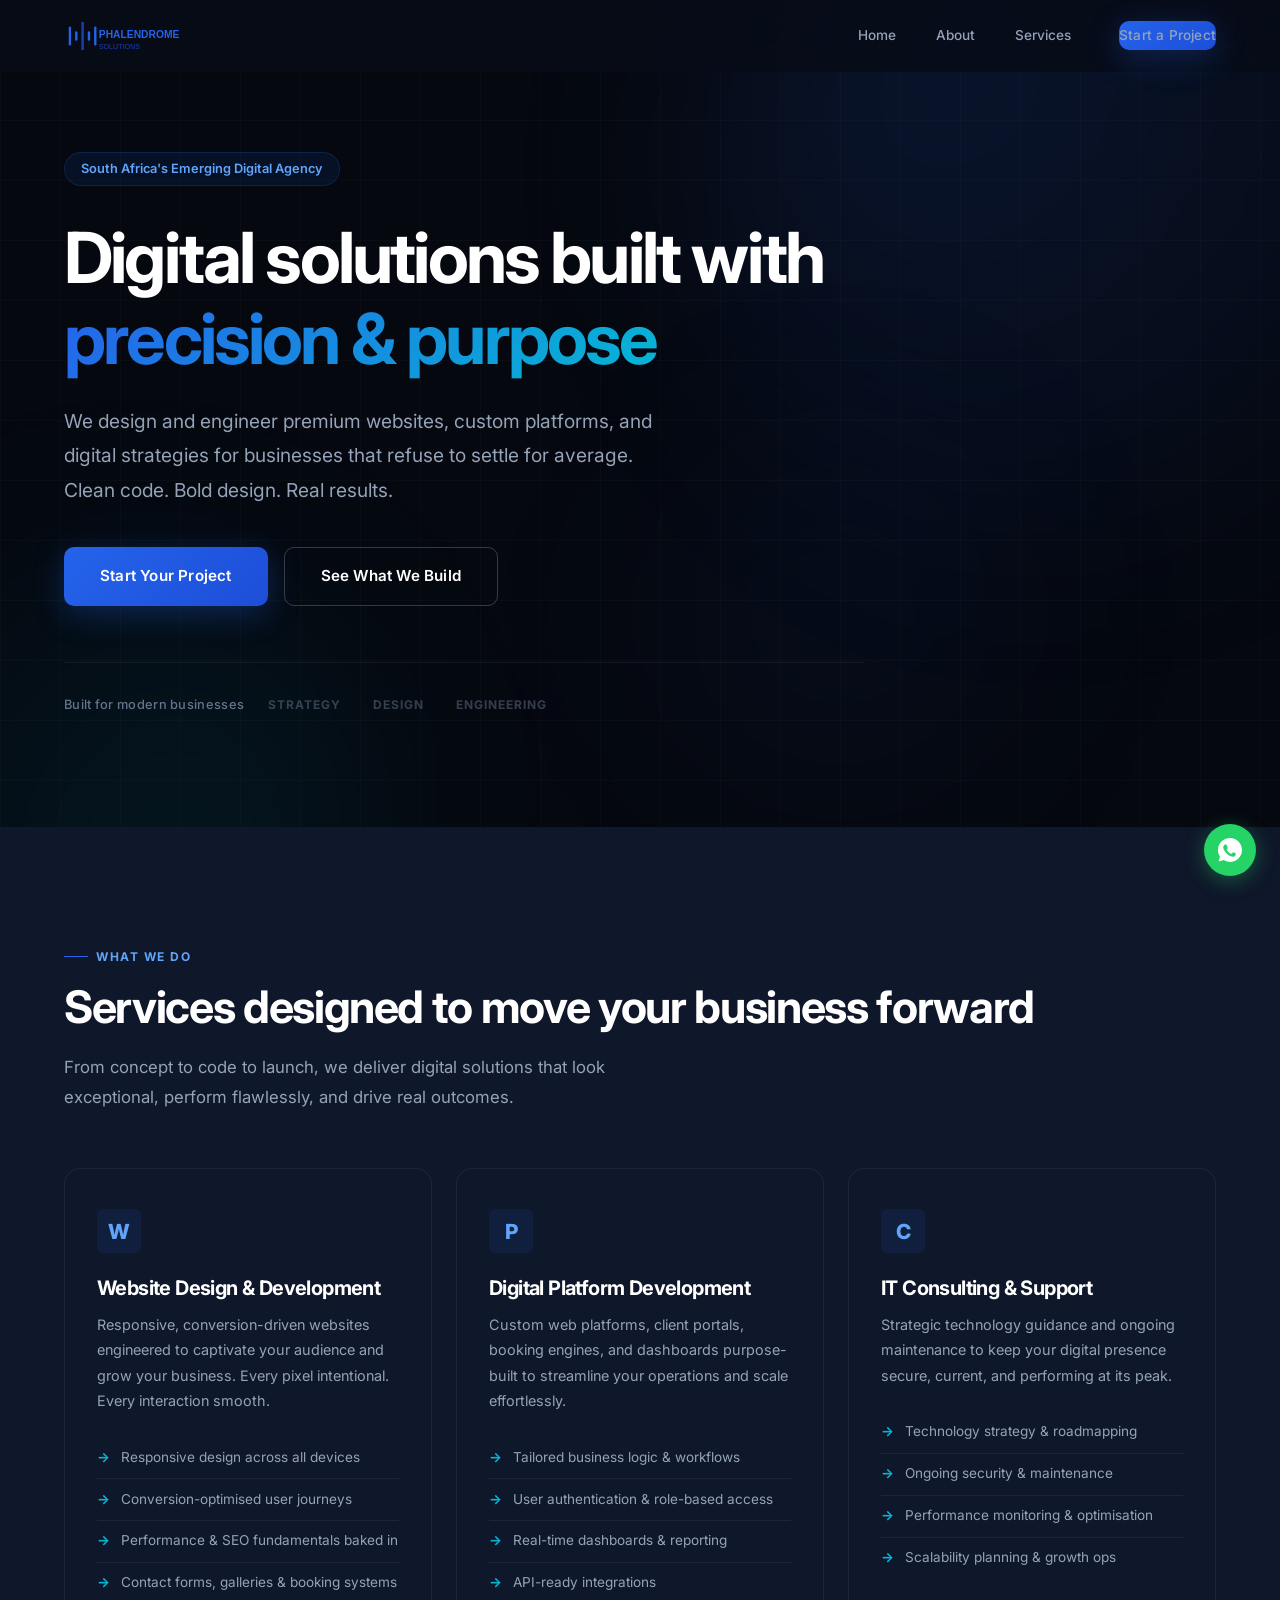
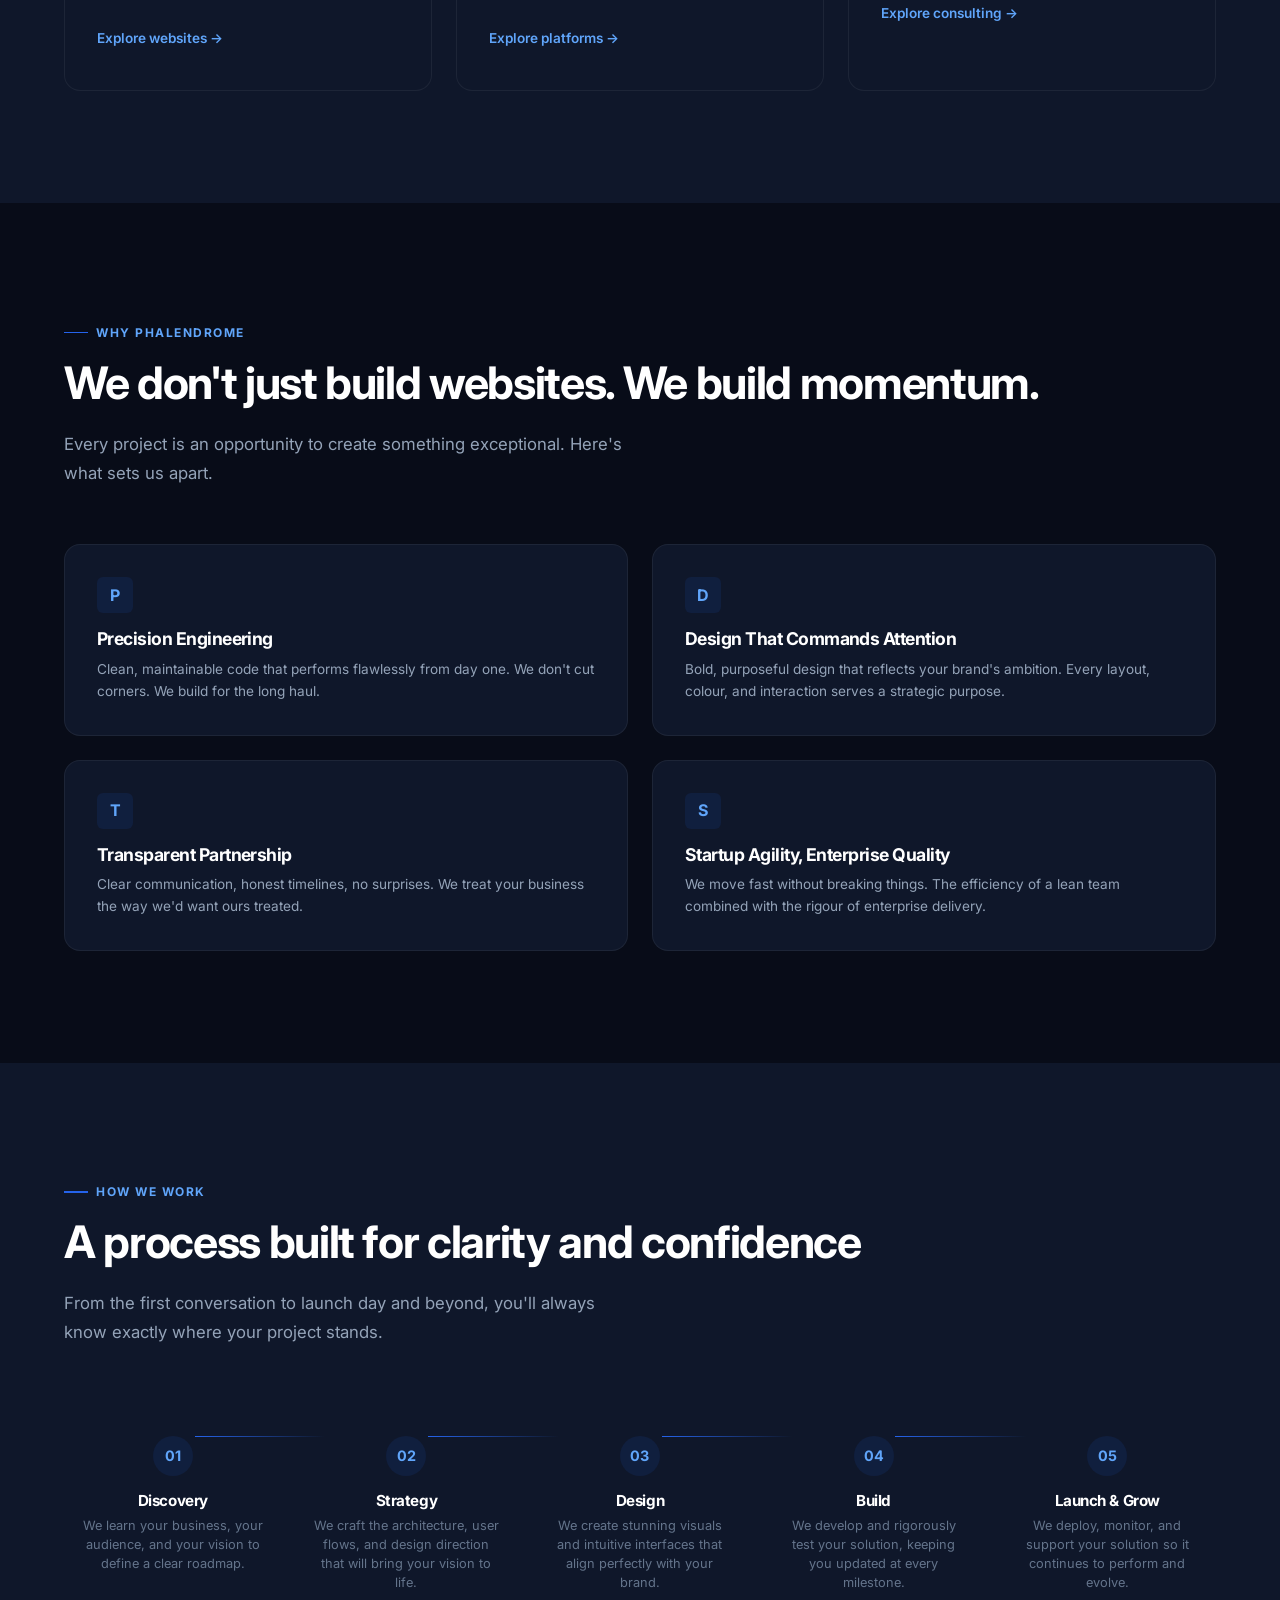
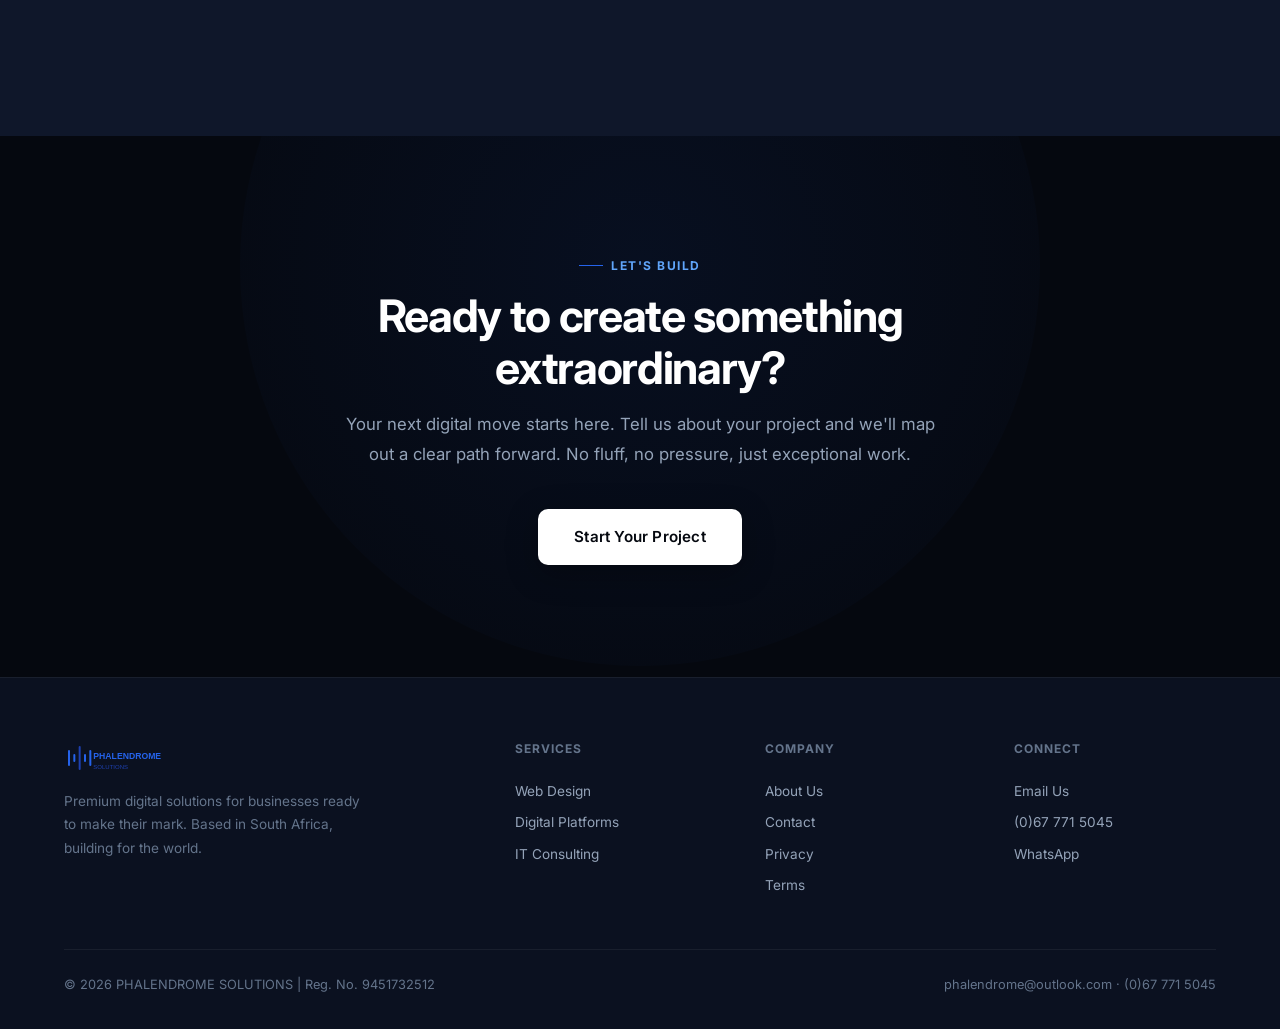
==== commit 718d1b10: "feat(site): full enterprise redesign - dark premium theme, no Bootstrap, startup-ready, Starbucks-le" ====
--- a/index.html
+++ b/index.html
@@ -2,173 +2,243 @@
 <html lang="en">
 <head>
   <meta charset="utf-8">
-  <meta name="viewport" content="width=device-width,initial-scale=1">
-  <title>PHALENDROME SOLUTIONS | Solutions in Symmetry</title>
-  <meta name="description" content="PHALENDROME SOLUTIONS — professional, reliable digital solutions for small and medium businesses. Website design, digital platforms, and IT consulting.">
-  <meta property="og:title" content="PHALENDROME SOLUTIONS | Solutions in Symmetry">
-  <meta property="og:description" content="Professional website design, digital platforms, and IT consulting for small and medium businesses.">
+  <meta name="viewport" content="width=device-width, initial-scale=1">
+  <title>PHALENDROME SOLUTIONS | Premium Digital Agency | Web Design & Development South Africa</title>
+  <meta name="description" content="PHALENDROME SOLUTIONS is a premium South African digital agency. We design and build websites, custom platforms, and digital strategies that make businesses unstoppable.">
+  <meta property="og:title" content="PHALENDROME SOLUTIONS | Premium Digital Agency">
+  <meta property="og:description" content="Websites, platforms, and digital strategies for businesses ready to dominate.">
   <meta property="og:type" content="website">
+  <meta property="og:url" content="https://www.phalendromesolutions.co.za/">
+  <meta property="og:image" content="https://www.phalendromesolutions.co.za/assets/og.png">
+  <meta name="twitter:card" content="summary_large_image">
+  <meta name="twitter:title" content="PHALENDROME SOLUTIONS | Premium Digital Agency">
+  <meta name="twitter:description" content="Websites, platforms, and digital strategies for businesses ready to dominate.">
   <link rel="canonical" href="https://www.phalendromesolutions.co.za/">
-  <link href="https://cdn.jsdelivr.net/npm/bootstrap@5.3.3/dist/css/bootstrap.min.css" rel="stylesheet">
-  <link href="https://fonts.googleapis.com/css2?family=Inter:wght@300;400;600;700&display=swap" rel="stylesheet">
   <link rel="icon" type="image/svg+xml" href="assets/favicon.svg">
+  <link rel="preconnect" href="https://fonts.googleapis.com">
+  <link rel="preconnect" href="https://fonts.gstatic.com" crossorigin>
+  <link href="https://fonts.googleapis.com/css2?family=Inter:wght@300;400;500;600;700;800;900&display=swap" rel="stylesheet">
   <link rel="stylesheet" href="css/style.css">
+  <script type="application/ld+json">{"@context":"https://schema.org","@type":"ProfessionalService","name":"PHALENDROME SOLUTIONS","description":"Premium South African digital agency. Website design, digital platforms, and IT consulting.","url":"https://www.phalendromesolutions.co.za","telephone":"+27677715045","email":"phalendrome@outlook.com","address":{"@type":"PostalAddress","addressCountry":"ZA"},"areaServed":["Johannesburg","Cape Town","Durban","South Africa"],"priceRange":"$$"}</script>
 </head>
 <body>
-  <nav class="navbar navbar-expand-lg navbar-light bg-white border-bottom">
-    <div class="container">
-      <a class="navbar-brand d-flex align-items-center" href="index.html">
-        <img src="assets/logo.svg" alt="PHALENDROME SOLUTIONS logo" height="40">
+
+  <header class="site-header">
+    <div class="header-inner">
+      <a href="index.html" class="logo" aria-label="PHALENDROME SOLUTIONS Home">
+        <img src="assets/logo.svg" alt="PHALENDROME SOLUTIONS" height="38" width="200">
       </a>
-      <button class="navbar-toggler" type="button" data-bs-toggle="collapse" data-bs-target="#mainNav" aria-controls="mainNav" aria-expanded="false" aria-label="Toggle navigation">
-        <span class="navbar-toggler-icon"></span>
+      <nav class="main-nav" role="navigation" aria-label="Main">
+        <a href="index.html" aria-current="page">Home</a>
+        <a href="about.html">About</a>
+        <a href="services.html">Services</a>
+        <a href="contact.html" class="btn btn-primary btn-sm nav-cta">Start a Project</a>
+      </nav>
+      <button class="nav-toggle" aria-label="Menu" aria-expanded="false">
+        <svg viewBox="0 0 24 24" fill="none" stroke="currentColor" stroke-width="2" stroke-linecap="round"><line x1="3" y1="6" x2="21" y2="6"/><line x1="3" y1="12" x2="21" y2="12"/><line x1="3" y1="18" x2="21" y2="18"/></svg>
       </button>
-      <div class="collapse navbar-collapse" id="mainNav">
-        <ul class="navbar-nav ms-auto mb-2 mb-lg-0 align-items-center">
-          <li class="nav-item"><a class="nav-link" href="index.html">Home</a></li>
-          <li class="nav-item"><a class="nav-link" href="about.html">About</a></li>
-          <li class="nav-item"><a class="nav-link" href="services.html">Services</a></li>
-          <li class="nav-item"><a class="btn btn-outline-primary ms-3" href="contact.html">Contact</a></li>
-        </ul>
-      </div>
     </div>
-  </nav>
+  </header>
+
+  <div class="mobile-overlay">
+    <a href="index.html">Home</a>
+    <a href="about.html">About</a>
+    <a href="services.html">Services</a>
+    <a href="contact.html" class="btn btn-primary btn-lg">Start a Project</a>
+  </div>
 
   <main>
     <section class="hero">
-      <div class="hero-decor hero-decor--1"></div>
-      <div class="hero-decor hero-decor--2"></div>
-      <div class="hero-decor hero-decor--3"></div>
-      <div class="container">
-        <h1>Solutions in Symmetry</h1>
-        <p class="lead">Reliable, consistent digital solutions built for small and medium businesses. Predictable quality. Every time.</p>
-        <p style="font-size: 1.05rem; color: var(--text-secondary); margin-bottom: 2rem;">We design and deliver websites and platforms that are secure, accessible, and focused on business outcomes — from lead generation to long-term reliability.</p>
-        <div style="display: flex; gap: 1rem; flex-wrap: wrap;">
-          <a href="contact.html" class="btn btn-primary btn-lg">Schedule a Consultation</a>
-          <a href="services.html" class="btn btn-primary btn-lg" style="background: rgba(37, 99, 235, 0.15); color: var(--primary); border: 2px solid var(--primary); font-weight: 700;">View Services</a>
-        </div>
-      </div>
-    </section>
-
-    <section class="services-preview reveal">
-      <div class="container">
-        <h2>Core Services</h2>
-        <div class="grid">
-          <article>
-            <h3>Website Design & Development</h3>
-            <p>Professional, responsive websites built to convert visitors into customers and leads. Includes accessibility, speed optimization, and SEO fundamentals.</p>
-            <a href="services.html" style="color: var(--primary); font-weight: 600; text-decoration: none; display: inline-block; margin-top: 1rem;">Learn more →</a>
-          </article>
-          <article>
+      <div class="hero-bg">
+        <div class="hero-grid-pattern"></div>
+        <div class="hero-glow hero-glow--1"></div>
+        <div class="hero-glow hero-glow--2"></div>
+        <div class="hero-glow hero-glow--3"></div>
+      </div>
+      <div class="container">
+        <div class="hero-inner">
+          <div class="hero-badge reveal">
+            South Africa's Emerging Digital Agency
+          </div>
+          <h1 class="reveal">Digital solutions built with <span class="gradient">precision &amp; purpose</span></h1>
+          <p class="lead reveal">We design and engineer premium websites, custom platforms, and digital strategies for businesses that refuse to settle for average. Clean code. Bold design. Real results.</p>
+          <div class="hero-actions reveal">
+            <a href="contact.html" class="btn btn-primary btn-lg">Start Your Project</a>
+            <a href="services.html" class="btn btn-outline btn-lg">See What We Build</a>
+          </div>
+          <div class="hero-trust reveal">
+            <span class="hero-trust-text">Built for modern businesses</span>
+            <div class="hero-trust-logos">
+              <span class="hero-trust-logo">Strategy</span>
+              <span class="hero-trust-logo">Design</span>
+              <span class="hero-trust-logo">Engineering</span>
+            </div>
+          </div>
+        </div>
+      </div>
+    </section>
+
+    <section class="section section-light">
+      <div class="container">
+        <div class="section-label reveal">What We Do</div>
+        <h2 class="section-title reveal">Services designed to move your business forward</h2>
+        <p class="section-subtitle reveal">From concept to code to launch, we deliver digital solutions that look exceptional, perform flawlessly, and drive real outcomes.</p>
+        <div class="services-grid stag reveal">
+          <article class="card">
+            <div class="card-icon">W</div>
+            <h3>Website Design &amp; Development</h3>
+            <p>Responsive, conversion-driven websites engineered to captivate your audience and grow your business. Every pixel intentional. Every interaction smooth.</p>
+            <ul class="card-features">
+              <li>Responsive design across all devices</li>
+              <li>Conversion-optimised user journeys</li>
+              <li>Performance &amp; SEO fundamentals baked in</li>
+              <li>Contact forms, galleries &amp; booking systems</li>
+            </ul>
+            <a href="services.html" class="card-link">Explore websites →</a>
+          </article>
+          <article class="card">
+            <div class="card-icon">P</div>
             <h3>Digital Platform Development</h3>
-            <p>Custom platforms — client portals, booking systems, inventory interfaces — designed to streamline operations and scale as your business grows.</p>
-            <a href="services.html" style="color: var(--primary); font-weight: 600; text-decoration: none; display: inline-block; margin-top: 1rem;">Learn more →</a>
-          </article>
-          <article>
-            <h3>IT Consulting & Support</h3>
-            <p>Strategic guidance, maintenance, and security best practices to keep your systems performing and your customers satisfied.</p>
-            <a href="services.html" style="color: var(--primary); font-weight: 600; text-decoration: none; display: inline-block; margin-top: 1rem;">Learn more →</a>
-          </article>
-        </div>
-      </div>
-    </section>
-
-    <section class="process-section reveal">
-      <div class="container">
-        <h2>How We Work</h2>
-        <p class="lead">From consultation to launch and beyond — a clear, proven process.</p>
-        <div class="process-steps">
-          <div class="process-step">
-            <span class="step-number">01</span>
-            <h3>Discovery</h3>
-            <p>We learn about your business, goals, and audience to define the project scope.</p>
-          </div>
-          <div class="process-step">
-            <span class="step-number">02</span>
-            <h3>Design</h3>
-            <p>We create wireframes and visual designs that align with your brand and objectives.</p>
-          </div>
-          <div class="process-step">
-            <span class="step-number">03</span>
-            <h3>Build</h3>
-            <p>We develop and test your solution, keeping you updated at every stage.</p>
-          </div>
-          <div class="process-step">
-            <span class="step-number">04</span>
-            <h3>Launch</h3>
-            <p>We deploy your site or platform and ensure everything runs smoothly.</p>
-          </div>
-          <div class="process-step">
-            <span class="step-number">05</span>
-            <h3>Support</h3>
-            <p>Ongoing maintenance, updates, and optimization to keep your solution performing.</p>
-          </div>
-        </div>
-      </div>
-    </section>
-
-    <section class="why-us">
-      <div class="container">
-        <h2>Why PHALENDROME</h2>
-        <p style="font-size: 1.05rem; margin-bottom: 2rem;">We focus on what matters: building secure, reliable digital solutions that help your business grow. Clear communication, straightforward timelines, professional results.</p>
-        <div class="features-list">
-          <article>
-            <h3>Professional Expertise</h3>
-            <p>Years of experience designing websites and platforms. We handle the technical complexity so you can focus on customers.</p>
-          </article>
-          <article>
-            <h3>Ongoing Support</h3>
-            <p>Maintenance, security updates, and optimization don't end at launch. We're here to help your site evolve with your business.</p>
-          </article>
-          <article>
-            <h3>Business-Focused</h3>
-            <p>Every choice we make serves your goals — responsive design, fast performance, clear calls-to-action, and measurable results.</p>
-          </article>
-        </div>
-      </div>
-    </section>
-
-    <section class="reveal" style="padding: 6rem 1.25rem; background: #fff; text-align: center;">
-      <div class="container">
-        <h2 style="margin-bottom: 1.5rem;">Ready to discuss your project?</h2>
-        <p style="font-size: 1.1rem; color: var(--text-secondary); margin-bottom: 2rem; max-width: 700px; margin-left: auto; margin-right: auto;">Contact us today to schedule a consultation — we'll assess your needs and provide clear next steps.</p>
-        <a href="contact.html" class="btn btn-primary btn-lg">Get in touch</a>
+            <p>Custom web platforms, client portals, booking engines, and dashboards purpose-built to streamline your operations and scale effortlessly.</p>
+            <ul class="card-features">
+              <li>Tailored business logic &amp; workflows</li>
+              <li>User authentication &amp; role-based access</li>
+              <li>Real-time dashboards &amp; reporting</li>
+              <li>API-ready integrations</li>
+            </ul>
+            <a href="services.html" class="card-link">Explore platforms →</a>
+          </article>
+          <article class="card">
+            <div class="card-icon">C</div>
+            <h3>IT Consulting &amp; Support</h3>
+            <p>Strategic technology guidance and ongoing maintenance to keep your digital presence secure, current, and performing at its peak.</p>
+            <ul class="card-features">
+              <li>Technology strategy &amp; roadmapping</li>
+              <li>Ongoing security &amp; maintenance</li>
+              <li>Performance monitoring &amp; optimisation</li>
+              <li>Scalability planning &amp; growth ops</li>
+            </ul>
+            <a href="services.html" class="card-link">Explore consulting →</a>
+          </article>
+        </div>
+      </div>
+    </section>
+
+    <section class="section">
+      <div class="container">
+        <div class="section-label reveal">Why PHALENDROME</div>
+        <h2 class="section-title reveal">We don't just build websites. We build momentum.</h2>
+        <p class="section-subtitle reveal">Every project is an opportunity to create something exceptional. Here's what sets us apart.</p>
+        <div class="value-grid stag reveal">
+          <article class="value-card">
+            <div class="value-card-icon">P</div>
+            <h4>Precision Engineering</h4>
+            <p>Clean, maintainable code that performs flawlessly from day one. We don't cut corners. We build for the long haul.</p>
+          </article>
+          <article class="value-card">
+            <div class="value-card-icon">D</div>
+            <h4>Design That Commands Attention</h4>
+            <p>Bold, purposeful design that reflects your brand's ambition. Every layout, colour, and interaction serves a strategic purpose.</p>
+          </article>
+          <article class="value-card">
+            <div class="value-card-icon">T</div>
+            <h4>Transparent Partnership</h4>
+            <p>Clear communication, honest timelines, no surprises. We treat your business the way we'd want ours treated.</p>
+          </article>
+          <article class="value-card">
+            <div class="value-card-icon">S</div>
+            <h4>Startup Agility, Enterprise Quality</h4>
+            <p>We move fast without breaking things. The efficiency of a lean team combined with the rigour of enterprise delivery.</p>
+          </article>
+        </div>
+      </div>
+    </section>
+
+    <section class="section section-light">
+      <div class="container">
+        <div class="section-label reveal">How We Work</div>
+        <h2 class="section-title reveal">A process built for clarity and confidence</h2>
+        <p class="section-subtitle reveal">From the first conversation to launch day and beyond, you'll always know exactly where your project stands.</p>
+        <div class="process-row stag reveal">
+          <div class="process-step">
+            <div class="process-num">01</div>
+            <h4>Discovery</h4>
+            <p>We learn your business, your audience, and your vision to define a clear roadmap.</p>
+          </div>
+          <div class="process-step">
+            <div class="process-num">02</div>
+            <h4>Strategy</h4>
+            <p>We craft the architecture, user flows, and design direction that will bring your vision to life.</p>
+          </div>
+          <div class="process-step">
+            <div class="process-num">03</div>
+            <h4>Design</h4>
+            <p>We create stunning visuals and intuitive interfaces that align perfectly with your brand.</p>
+          </div>
+          <div class="process-step">
+            <div class="process-num">04</div>
+            <h4>Build</h4>
+            <p>We develop and rigorously test your solution, keeping you updated at every milestone.</p>
+          </div>
+          <div class="process-step">
+            <div class="process-num">05</div>
+            <h4>Launch &amp; Grow</h4>
+            <p>We deploy, monitor, and support your solution so it continues to perform and evolve.</p>
+          </div>
+        </div>
+      </div>
+    </section>
+
+    <section class="cta reveal">
+      <div class="container">
+        <div class="cta-inner">
+          <div class="section-label" style="justify-content:center;">Let's Build</div>
+          <h2>Ready to create something extraordinary?</h2>
+          <p>Your next digital move starts here. Tell us about your project and we'll map out a clear path forward. No fluff, no pressure, just exceptional work.</p>
+          <a href="contact.html" class="btn btn-primary btn-lg">Start Your Project</a>
+        </div>
       </div>
     </section>
   </main>
 
   <footer class="site-footer">
     <div class="container">
-      <div class="footer-content">
+      <div class="footer-grid">
         <div class="footer-brand">
-          <img src="assets/logo.svg" alt="PHALENDROME SOLUTIONS" height="32">
-          <p>Solutions in Symmetry — reliable digital solutions for small and medium businesses across South Africa.</p>
-        </div>
-        <div class="footer-links">
+          <a href="index.html" class="logo"><img src="assets/logo.svg" alt="PHALENDROME SOLUTIONS" height="32" width="160"></a>
+          <p>Premium digital solutions for businesses ready to make their mark. Based in South Africa, building for the world.</p>
+        </div>
+        <div class="footer-col">
           <h4>Services</h4>
-          <a href="services.html">Website Design</a>
+          <a href="services.html">Web Design</a>
           <a href="services.html">Digital Platforms</a>
           <a href="services.html">IT Consulting</a>
         </div>
-        <div class="footer-links">
+        <div class="footer-col">
           <h4>Company</h4>
           <a href="about.html">About Us</a>
           <a href="contact.html">Contact</a>
-          <a href="privacy.html">Privacy Policy</a>
-          <a href="terms.html">Terms of Service</a>
+          <a href="privacy.html">Privacy</a>
+          <a href="terms.html">Terms</a>
+        </div>
+        <div class="footer-col">
+          <h4>Connect</h4>
+          <a href="mailto:phalendrome@outlook.com">Email Us</a>
+          <a href="tel:+27677715045">(0)67 771 5045</a>
+          <a href="https://wa.me/27677715045" target="_blank" rel="noopener">WhatsApp</a>
         </div>
       </div>
       <div class="footer-bottom">
-        <p>© <span id="year"></span> PHALENDROME SOLUTIONS — Solutions in Symmetry</p>
-        <p>Email: <a href="mailto:phalendrome@outlook.com">phalendrome@outlook.com</a> | Phone: <a href="tel:+27677715045">(0)67 771 5045</a></p>
+        <p>&copy; <span id="year1"></span> PHALENDROME SOLUTIONS | Reg. No. 9451732512</p>
+        <p><a href="mailto:phalendrome@outlook.com">phalendrome@outlook.com</a> &middot; <a href="tel:+27677715045">(0)67 771 5045</a></p>
       </div>
     </div>
   </footer>
 
-  <script src="https://cdn.jsdelivr.net/npm/bootstrap@5.3.3/dist/js/bootstrap.bundle.min.js"></script>
+  <a href="https://wa.me/27677715045" class="whatsapp-btn" target="_blank" rel="noopener" aria-label="Chat on WhatsApp">
+    <svg viewBox="0 0 32 32" fill="white"><path d="M16 0C7.2 0 0 7.2 0 16c0 3.1 0.9 6.1 2.6 8.7L0.8 31.2l6.9-1.8C10.1 30.8 13 32 16 32c8.8 0 16-7.2 16-16S24.8 0 16 0zm7.5 22.6c-.4 1.1-1.6 2-2.7 2.3-.7.2-1.7.3-5-1.2-4.2-1.9-6.9-6.5-7.1-6.8-.2-.3-1.7-2.2-1.7-4.2s1.1-3 1.5-3.4c.4-.4.8-.5 1.1-.5s.6 0 .9 0c.3 0 .7-.1 1.1.8.4.9 1.3 3.1 1.4 3.3.1.2.2.5 0 .8-.1.3-.3.5-.5.7-.2.2-.4.5-.6.7-.2.2-.4.5-.2.9.2.4 1.1 1.8 2.4 2.9 1.6 1.4 3 1.9 3.4 2.1.4.2.7.2.9.1.3-.1 1.1-1.3 1.4-1.8.3-.5.6-.4.9-.3.3.1 2.1 1 2.4 1.2.3.2.5.3.6.4.1.2.1.9-.3 2z"/></svg>
+  </a>
+
   <script src="js/main.js"></script>
-  <a href="https://wa.me/27677715045" class="whatsapp-btn" target="_blank" rel="noopener" aria-label="Chat on WhatsApp">
-    <svg viewBox="0 0 32 32" width="28" height="28" fill="white"><path d="M16 0C7.2 0 0 7.2 0 16c0 3.1 0.9 6.1 2.6 8.7L0.8 31.2l6.9-1.8C10.1 30.8 13 32 16 32c8.8 0 16-7.2 16-16S24.8 0 16 0z m7.5 22.6c-0.4 1.1-1.6 2-2.7 2.3-0.7 0.2-1.7 0.3-5-1.2-4.2-1.9-6.9-6.5-7.1-6.8-0.2-0.3-1.7-2.2-1.7-4.2s1.1-3 1.5-3.4c0.4-0.4 0.8-0.5 1.1-0.5s0.6 0 0.9 0c0.3 0 0.7-0.1 1.1 0.8 0.4 0.9 1.3 3.1 1.4 3.3 0.1 0.2 0.2 0.5 0 0.8-0.1 0.3-0.3 0.5-0.5 0.7-0.2 0.2-0.4 0.5-0.6 0.7-0.2 0.2-0.4 0.5-0.2 0.9 0.2 0.4 1.1 1.8 2.4 2.9 1.6 1.4 3 1.9 3.4 2.1 0.4 0.2 0.7 0.2 0.9 0.1 0.3-0.1 1.1-1.3 1.4-1.8 0.3-0.5 0.6-0.4 0.9-0.3 0.3 0.1 2.1 1 2.4 1.2 0.3 0.2 0.5 0.3 0.6 0.4 0.1 0.2 0.1 0.9-0.3 2z"/></svg>
-  </a>
 </body>
-</html>+</html>
--- a/css/style.css
+++ b/css/style.css
@@ -1,1119 +1,1005 @@
-/* PHALENDROME SOLUTIONS — Premium Enterprise Design System */
-
-:root{
-  --navy: #0F172A;
-  --navy-light: #1E293B;
-  --navy-dark: #020617;
-
-  --primary: #1D4ED8;
-  --primary-dark: #1E40AF;
-  --primary-light: #3B82F6;
-
-  --accent: #0891B2;
-  --accent-light: #06B6D4;
-  --accent-dark: #0E7490;
-
-  --accent-purple: #8B5CF6;
+:root {
+  --black: #05080F;
+  --navy-900: #080C18;
+  --navy-800: #0B1120;
+  --navy-700: #0F172A;
+  --navy-600: #141C30;
+  --navy-500: #1E293B;
+  --navy-400: #273548;
+  --navy-300: #334155;
+  --primary: #2563EB;
+  --primary-dark: #1D4ED8;
+  --primary-light: #60A5FA;
+  --primary-subtle: rgba(37, 99, 235, 0.1);
+  --accent: #06B6D4;
+  --accent-dark: #0891B2;
+  --accent-subtle: rgba(6, 182, 212, 0.1);
   --success: #10B981;
-  --warning: #F59E0B;
-  --danger: #EF4444;
-
-  --text-dark: #0F172A;
-  --text-primary: #1E293B;
-  --text-secondary: #475569;
-  --text-muted: #64748B;
-  --text-light: #CBD5E1;
-
-  --bg-primary: #FFFFFF;
-  --bg-secondary: #F8FAFC;
-  --bg-tertiary: #F1F5F9;
-  --bg-dark: #0F172A;
-
-  --border-light: #E2E8F0;
-  --border-base: #CBD5E1;
-
-  --accent-gradient: linear-gradient(135deg, var(--primary) 0%, var(--primary-dark) 100%);
-
-  --radius-sm: 4px;
-  --radius-md: 8px;
-  --radius-lg: 12px;
+  --white: #FFFFFF;
+  --gray-100: #F1F5F9;
+  --gray-200: #E2E8F0;
+  --gray-300: #CBD5E1;
+  --gray-400: #94A3B8;
+  --gray-500: #64748B;
+  --gray-600: #475569;
+  --border: rgba(255, 255, 255, 0.06);
+  --border-light: rgba(255, 255, 255, 0.1);
+  --border-hover: rgba(37, 99, 235, 0.3);
+  --glass: rgba(8, 12, 24, 0.85);
+  --glass-border: rgba(255, 255, 255, 0.08);
+  --shadow-sm: 0 1px 3px rgba(0, 0, 0, 0.3);
+  --shadow-md: 0 8px 32px rgba(0, 0, 0, 0.4);
+  --shadow-lg: 0 16px 48px rgba(0, 0, 0, 0.5);
+  --shadow-glow: 0 8px 32px rgba(37, 99, 235, 0.3);
+  --radius-sm: 6px;
+  --radius-md: 10px;
+  --radius-lg: 16px;
+  --radius-xl: 24px;
   --container: 1200px;
-
-  --shadow-xs: 0 1px 2px rgba(15, 23, 42, 0.04);
-  --shadow-sm: 0 2px 8px rgba(15, 23, 42, 0.08);
-  --shadow-md: 0 8px 16px rgba(29, 78, 216, 0.12);
-  --shadow-lg: 0 16px 32px rgba(29, 78, 216, 0.16);
-  --shadow-xl: 0 24px 48px rgba(29, 78, 216, 0.2);
-}
-
-* { box-sizing: border-box; }
+  --header-h: 72px;
+  --font: 'Inter', -apple-system, BlinkMacSystemFont, 'Segoe UI', Roboto, sans-serif;
+  --ease: cubic-bezier(0.65, 0, 0.35, 1);
+  --ease-spring: cubic-bezier(0.34, 1.56, 0.64, 1);
+}
+
+*, *::before, *::after { box-sizing: border-box; margin: 0; padding: 0; }
+html { scroll-behavior: smooth; }
 
 body {
-  font-family: 'Inter', system-ui, -apple-system, 'Segoe UI', Roboto, 'Helvetica Neue', Arial, sans-serif;
-  color: var(--text-primary);
-  background: var(--bg-primary);
-  margin: 0;
-  line-height: 1.65;
+  font-family: var(--font);
+  color: var(--gray-200);
+  background: var(--navy-900);
+  line-height: 1.6;
   -webkit-font-smoothing: antialiased;
-  text-rendering: optimizeLegibility;
-}
-
-/* Typography Hierarchy - Enterprise Premium */
-h1 {
-  font-size: 3.5rem;
-  font-weight: 800;
+  -moz-osx-font-smoothing: grayscale;
+  overflow-x: hidden;
+}
+
+img { max-width: 100%; height: auto; display: block; }
+a { color: inherit; text-decoration: none; }
+ul { list-style: none; }
+
+h1, h2, h3, h4, h5, h6 {
+  color: var(--white);
+  font-weight: 700;
+  line-height: 1.15;
   letter-spacing: -0.03em;
-  line-height: 1.05;
-  margin: 0 0 0.5rem 0;
-  color: var(--text-dark);
-}
-
-h2 {
-  font-size: 2.25rem;
+}
+
+h1 { font-size: clamp(2.8rem, 5.5vw, 4.5rem); letter-spacing: -0.04em; }
+h2 { font-size: clamp(2rem, 3.5vw, 3rem); }
+h3 { font-size: clamp(1.3rem, 2vw, 1.75rem); }
+h4 { font-size: clamp(1.1rem, 1.5vw, 1.35rem); }
+
+p { color: var(--gray-400); line-height: 1.75; font-size: 1.05rem; }
+
+.lead {
+  font-size: 1.2rem;
+  line-height: 1.8;
+  color: var(--gray-400);
+  max-width: 600px;
+}
+
+.container { max-width: var(--container); margin: 0 auto; padding: 0 1.5rem; }
+.sr-only { position: absolute; width: 1px; height: 1px; padding: 0; margin: -1px; overflow: hidden; clip: rect(0,0,0,0); white-space: nowrap; border: 0; }
+
+.section { padding: 7rem 0; }
+.section-light { background: var(--navy-700); }
+.section-dark { background: var(--navy-800); }
+
+.section-label {
+  display: inline-flex;
+  align-items: center;
+  gap: 0.5rem;
+  font-size: 0.75rem;
   font-weight: 700;
-  letter-spacing: -0.02em;
-  line-height: 1.15;
-  margin-bottom: 1.5rem;
-  color: var(--text-dark);
-}
-
-h3 {
-  font-size: 1.65rem;
-  font-weight: 600;
-  letter-spacing: -0.01em;
-  line-height: 1.25;
+  text-transform: uppercase;
+  letter-spacing: 1.5px;
+  color: var(--primary-light);
   margin-bottom: 1rem;
-  color: var(--text-primary);
-}
-
-h4 {
-  font-size: 1.25rem;
-  font-weight: 600;
-  color: var(--text-primary);
-}
-
-p {
-  font-size: 1.05rem;
-  line-height: 1.7;
-  margin-bottom: 1rem;
-  color: var(--text-secondary);
-}
-
-.lead {
-  font-size: 1.25rem;
-  line-height: 1.75;
-  color: var(--text-secondary);
-  font-weight: 500;
-  margin-bottom: 2rem;
-}
-
-.container {
+}
+
+.section-label::before {
+  content: '';
+  width: 24px;
+  height: 1.5px;
+  background: var(--primary);
+}
+
+.section-title { margin-bottom: 1.25rem; }
+.section-subtitle { color: var(--gray-400); max-width: 560px; margin-bottom: 3.5rem; }
+
+.site-header {
+  position: fixed;
+  top: 0;
+  left: 0;
+  right: 0;
+  z-index: 1000;
+  height: var(--header-h);
+  background: var(--glass);
+  backdrop-filter: blur(24px);
+  -webkit-backdrop-filter: blur(24px);
+  border-bottom: 1px solid var(--glass-border);
+  transition: background 0.4s ease, border-color 0.4s ease;
+}
+
+.header-inner {
   max-width: var(--container);
   margin: 0 auto;
-  padding: 0 1.25rem;
-}
-
-/* Header & Navigation - Modern Professional */
-.site-header {
-  border-bottom: 1px solid var(--border-light);
-  background: var(--bg-primary);
-  padding: 1.25rem 0;
-  box-shadow: var(--shadow-xs);
-  position: sticky;
-  top: 0;
-  z-index: 100;
-}
-
-.header-inner {
+  padding: 0 1.5rem;
+  height: 100%;
   display: flex;
   align-items: center;
   justify-content: space-between;
-  max-width: var(--container);
-  margin: 0 auto;
-  padding: 0 1.25rem;
-}
-
-.logo img {
-  height: 56px;
-  width: auto;
-  transition: opacity 0.2s ease;
-}
-
-.logo img:hover {
-  opacity: 0.9;
-}
-
-.main-nav {
-  display: flex;
-  align-items: center;
-  gap: 2.5rem;
-}
+}
+
+.logo { display: flex; align-items: center; flex-shrink: 0; }
+.logo img { height: 38px; width: auto; }
+
+.main-nav { display: flex; align-items: center; gap: 2.5rem; }
 
 .main-nav a {
-  text-decoration: none;
-  color: var(--text-secondary);
+  font-size: 0.85rem;
   font-weight: 500;
-  font-size: 0.95rem;
-  transition: all 0.25s ease;
+  color: var(--gray-400);
+  transition: color 0.25s ease;
   position: relative;
+  padding: 0.25rem 0;
 }
 
 .main-nav a::after {
   content: '';
   position: absolute;
-  bottom: -4px;
+  bottom: -2px;
   left: 0;
   width: 0;
-  height: 2px;
-  background: linear-gradient(90deg, var(--primary), var(--accent));
-  transition: width 0.3s ease;
-}
-
-.main-nav a:hover {
-  color: var(--primary);
-}
-
-.main-nav a:hover::after {
-  width: 100%;
-}
-
-/* Button Styles - Premium Modern */
+  height: 1.5px;
+  background: var(--primary);
+  transition: width 0.35s var(--ease);
+}
+
+.main-nav a:hover { color: var(--white); }
+.main-nav a:hover::after { width: 100%; }
+.nav-cta { margin-left: 0.5rem; }
+
+.nav-toggle {
+  display: none;
+  background: none;
+  border: none;
+  cursor: pointer;
+  padding: 0.5rem;
+  color: var(--white);
+  z-index: 1001;
+}
+
+.nav-toggle svg { width: 24px; height: 24px; transition: transform 0.3s var(--ease); }
+
+.mobile-overlay {
+  display: none;
+  position: fixed;
+  inset: 0;
+  background: rgba(5, 8, 15, 0.98);
+  backdrop-filter: blur(32px);
+  z-index: 999;
+  flex-direction: column;
+  align-items: center;
+  justify-content: center;
+  gap: 1.5rem;
+  opacity: 0;
+  transition: opacity 0.4s var(--ease);
+}
+
+.mobile-overlay.open { display: flex; opacity: 1; }
+
+.mobile-overlay a {
+  font-size: 1.5rem;
+  font-weight: 600;
+  color: var(--gray-300);
+  transition: color 0.2s ease;
+}
+
+.mobile-overlay a:hover { color: var(--primary); }
+.mobile-overlay .btn { margin-top: 1rem; font-size: 1.1rem; }
+
+@media (max-width: 768px) {
+  .main-nav { display: none; }
+  .nav-toggle { display: flex; }
+}
+
+.btn {
+  display: inline-flex;
+  align-items: center;
+  justify-content: center;
+  gap: 0.5rem;
+  padding: 0.75rem 1.75rem;
+  font-size: 0.85rem;
+  font-weight: 600;
+  font-family: var(--font);
+  border: none;
+  border-radius: var(--radius-md);
+  cursor: pointer;
+  transition: all 0.35s var(--ease);
+  text-decoration: none;
+  white-space: nowrap;
+  letter-spacing: 0.2px;
+}
+
 .btn-primary {
-  background: linear-gradient(135deg, var(--primary) 0%, var(--primary-dark) 100%);
-  color: #fff;
-  padding: 0.95rem 2rem;
-  border: none;
-  border-radius: var(--radius-lg);
-  text-decoration: none;
-  display: inline-block;
-  font-weight: 700;
-  font-size: 0.95rem;
-  transition: all 0.3s ease;
-  box-shadow: var(--shadow-md);
-  cursor: pointer;
+  background: linear-gradient(135deg, var(--primary), var(--primary-dark));
+  color: var(--white);
+  box-shadow: var(--shadow-glow);
+}
+
+.btn-primary:hover {
+  transform: translateY(-2px);
+  box-shadow: 0 12px 40px rgba(37, 99, 235, 0.45);
+}
+
+.btn-outline {
+  background: transparent;
+  color: var(--white);
+  border: 1.5px solid rgba(255, 255, 255, 0.2);
+}
+
+.btn-outline:hover {
+  border-color: var(--white);
+  background: rgba(255, 255, 255, 0.04);
+  transform: translateY(-2px);
+}
+
+.btn-lg { padding: 1rem 2.25rem; font-size: 0.95rem; }
+.btn-sm { padding: 0.5rem 1.25rem; font-size: 0.8rem; }
+
+.hero {
+  padding: calc(var(--header-h) + 5rem) 0 7rem;
   position: relative;
   overflow: hidden;
-}
-
-.btn-primary::before {
-  content: '';
+  background: var(--black);
+}
+
+.hero-bg {
   position: absolute;
-  top: 0;
-  left: -100%;
-  width: 100%;
-  height: 100%;
-  background: linear-gradient(90deg, transparent, rgba(255,255,255,0.2), transparent);
-  transition: left 0.5s ease;
-}
-
-.btn-primary:hover {
-  transform: translateY(-3px);
-  box-shadow: var(--shadow-lg);
-  background: linear-gradient(135deg, var(--primary-light) 0%, var(--primary) 100%);
-}
-
-.btn-primary:hover::before {
-  left: 100%;
-}
-
-.btn-primary:active {
-  transform: translateY(-1px);
-  box-shadow: var(--shadow-md);
-}
-
-.btn-outline-primary {
-  color: var(--primary);
-  border: 2px solid var(--primary);
-  padding: 0.85rem 1.8rem;
-  border-radius: var(--radius-lg);
-  background: transparent;
-  text-decoration: none;
-  display: inline-block;
-  font-weight: 700;
-  font-size: 0.95rem;
-  transition: all 0.3s ease;
-  cursor: pointer;
-}
-
-.btn-outline-primary:hover {
-  background: var(--primary);
-  color: #fff;
-  box-shadow: var(--shadow-lg);
-  transform: translateY(-2px);
-}
-
-/* Hero Section - Premium Showcase */
-.hero {
-  padding: 8rem 1.25rem 7rem;
-  background: linear-gradient(135deg, 
-    var(--bg-secondary) 0%, 
-    rgba(37, 99, 235, 0.04) 50%,
-    var(--bg-tertiary) 100%);
-  position: relative;
+  inset: 0;
   overflow: hidden;
-}
-
-.hero::before {
-  content: '';
+  pointer-events: none;
+}
+
+.hero-grid-pattern {
   position: absolute;
-  top: -30%;
-  right: -15%;
-  width: 600px;
-  height: 600px;
+  inset: 0;
+  background-image:
+    linear-gradient(rgba(255, 255, 255, 0.02) 1px, transparent 1px),
+    linear-gradient(90deg, rgba(255, 255, 255, 0.02) 1px, transparent 1px);
+  background-size: 60px 60px;
+}
+
+.hero-glow {
+  position: absolute;
   border-radius: 50%;
-  background: radial-gradient(circle at 30% 30%, 
-    rgba(37, 99, 235, 0.12), 
-    transparent);
-  animation: float 10s ease-in-out infinite;
+  filter: blur(100px);
   pointer-events: none;
 }
 
-.hero::after {
-  content: '';
-  position: absolute;
+.hero-glow--1 {
+  top: -20%;
+  right: -10%;
+  width: 700px;
+  height: 700px;
+  background: radial-gradient(circle at 30% 30%, rgba(37, 99, 235, 0.15), transparent);
+  animation: glow-float 14s ease-in-out infinite;
+}
+
+.hero-glow--2 {
   bottom: -25%;
   left: -10%;
   width: 500px;
   height: 500px;
-  border-radius: 50%;
-  background: radial-gradient(circle at 70% 70%, 
-    rgba(6, 182, 212, 0.1), 
-    transparent);
-  animation: float-reverse 12s ease-in-out infinite;
-  pointer-events: none;
-}
-
-@keyframes float {
-  0%, 100% { transform: translateY(0px); }
-  50% { transform: translateY(30px); }
-}
-
-@keyframes float-reverse {
-  0%, 100% { transform: translateY(0px); }
-  50% { transform: translateY(-30px); }
-}
-
-.hero h1 {
+  background: radial-gradient(circle at 70% 70%, rgba(6, 182, 212, 0.1), transparent);
+  animation: glow-float-reverse 18s ease-in-out infinite;
+}
+
+.hero-glow--3 {
+  top: 50%;
+  left: 50%;
+  width: 400px;
+  height: 400px;
+  background: radial-gradient(circle at 50% 50%, rgba(37, 99, 235, 0.08), transparent);
+  animation: glow-float 20s ease-in-out infinite;
+}
+
+@keyframes glow-float {
+  0%, 100% { transform: translate(0, 0); }
+  33% { transform: translate(40px, -40px); }
+  66% { transform: translate(-30px, 30px); }
+}
+
+@keyframes glow-float-reverse {
+  0%, 100% { transform: translate(0, 0); }
+  33% { transform: translate(-40px, 40px); }
+  66% { transform: translate(30px, -30px); }
+}
+
+.hero-inner {
   position: relative;
   z-index: 2;
-  margin-bottom: 1.25rem;
-  background: linear-gradient(135deg, var(--primary) 0%, var(--primary-dark) 100%);
+  max-width: 800px;
+}
+
+.hero-badge {
+  display: inline-flex;
+  align-items: center;
+  gap: 0.5rem;
+  padding: 0.35rem 1rem;
+  background: rgba(37, 99, 235, 0.1);
+  border: 1px solid rgba(37, 99, 235, 0.2);
+  border-radius: 100px;
+  font-size: 0.8rem;
+  font-weight: 600;
+  color: var(--primary-light);
+  margin-bottom: 2rem;
+}
+
+
+.hero h1 { margin-bottom: 1.5rem; }
+
+.hero h1 .gradient {
+  background: linear-gradient(135deg, var(--primary) 0%, var(--accent) 100%);
   -webkit-background-clip: text;
   background-clip: text;
   -webkit-text-fill-color: transparent;
 }
 
-.hero .lead {
-  position: relative;
-  z-index: 2;
-  max-width: 700px;
-  color: var(--text-secondary);
-  font-size: 1.2rem;
-}
-
-.lead .accent {
-  background: linear-gradient(90deg, var(--primary), var(--accent));
-  -webkit-background-clip: text;
-  background-clip: text;
-  color: transparent;
+.hero .lead { margin-bottom: 2.5rem; color: var(--gray-400); }
+
+.hero-actions { display: flex; gap: 1rem; flex-wrap: wrap; }
+
+.hero-trust {
+  display: flex;
+  align-items: center;
+  gap: 1.5rem;
+  margin-top: 3.5rem;
+  padding-top: 2rem;
+  border-top: 1px solid var(--border);
+}
+
+.hero-trust-text {
+  font-size: 0.8rem;
+  color: var(--gray-500);
+  font-weight: 500;
+  letter-spacing: 0.3px;
+}
+
+.hero-trust-logos {
+  display: flex;
+  gap: 2rem;
+  align-items: center;
+}
+
+.hero-trust-logo {
+  font-size: 0.75rem;
   font-weight: 700;
-}
-
-.hero .btn-primary {
-  position: relative;
-  z-index: 2;
-  margin-top: 2rem;
-}
-
-/* Section Layouts */
-main section {
-  margin-bottom: 0;
-}
-
-.services-preview,
-.why-us {
-  padding: 6rem 1.25rem;
-}
-
-.services-preview {
-  background: var(--bg-secondary);
-  border-top: 1px solid var(--border-light);
-  border-bottom: 1px solid var(--border-light);
-}
-
-.services-preview h2,
-.why-us h2 {
-  margin-top: 0;
-}
-
-/* Premium Service Cards Grid */
-.services-grid {
+  color: var(--gray-500);
+  letter-spacing: 1px;
+  text-transform: uppercase;
+  opacity: 0.5;
+}
+
+@media (max-width: 768px) {
+  .hero-trust { flex-direction: column; align-items: flex-start; gap: 1rem; }
+}
+
+.grid-3 {
   display: grid;
-  grid-template-columns: repeat(auto-fit, minmax(340px, 1fr));
-  gap: 2.5rem;
-  margin-top: 3rem;
-}
-
-.service-card {
-  background: var(--bg-primary);
-  border: 1px solid var(--border-light);
+  grid-template-columns: repeat(3, 1fr);
+  gap: 1.5rem;
+}
+
+@media (max-width: 1024px) { .grid-3 { grid-template-columns: 1fr 1fr; } }
+@media (max-width: 640px) { .grid-3 { grid-template-columns: 1fr; } }
+
+.card {
+  background: var(--navy-700);
+  border: 1px solid var(--border);
   border-radius: var(--radius-lg);
-  padding: 2.75rem 2.25rem;
-  transition: all 0.35s cubic-bezier(0.4, 0, 0.2, 1);
-  box-shadow: var(--shadow-sm);
-  display: flex;
-  flex-direction: column;
+  padding: 2.5rem 2rem;
+  transition: all 0.4s var(--ease);
   position: relative;
   overflow: hidden;
 }
 
-.service-card::before {
+.card::before {
   content: '';
   position: absolute;
   top: 0;
   left: 0;
   right: 0;
-  height: 4px;
+  height: 2px;
   background: linear-gradient(90deg, var(--primary), var(--accent));
   opacity: 0;
   transition: opacity 0.3s ease;
 }
 
-.service-card:hover {
-  transform: translateY(-8px);
-  border-color: var(--accent);
-  box-shadow: var(--shadow-lg);
-}
-
-.service-card:hover::before {
-  opacity: 1;
-}
-
-.service-icon {
-  font-size: 2.6rem;
+.card:hover {
+  border-color: var(--border-hover);
+  transform: translateY(-6px);
+}
+
+.card:hover::before { opacity: 1; }
+
+.card-icon {
+  width: 44px;
+  height: 44px;
+  display: flex;
+  align-items: center;
+  justify-content: center;
+  border-radius: var(--radius-sm);
+  background: var(--primary-subtle);
+  color: var(--primary-light);
+  font-size: 1.3rem;
   font-weight: 800;
-  color: var(--primary);
-  letter-spacing: 2px;
   margin-bottom: 1.5rem;
-}
-
-.service-card h2 {
-  font-size: 1.5rem;
-  color: var(--text-dark);
-  margin: 0 0 1rem 0;
-}
-
-.service-card p {
-  color: var(--text-secondary);
-  margin-bottom: 1rem;
-  font-size: 1rem;
-}
-
-.service-card ul {
-  margin: 1.5rem 0 0 1.5rem;
-  padding: 0;
-  list-style: none;
-  flex-grow: 1;
-}
-
-.service-card li {
-  margin-bottom: 0.8rem;
-  line-height: 1.65;
-  color: var(--text-secondary);
+  transition: all 0.3s var(--ease);
+}
+
+.card:hover .card-icon {
+  background: var(--primary);
+  color: var(--white);
+  transform: scale(1.05);
+}
+
+.card h3 { margin-bottom: 0.75rem; font-size: 1.25rem; }
+.card p { font-size: 0.9rem; color: var(--gray-400); margin-bottom: 1.5rem; }
+
+.card-features { margin: 0; padding: 0; }
+.card-features li {
+  padding: 0.6rem 0;
   padding-left: 1.5rem;
   position: relative;
-}
-
-.service-card li::before {
+  font-size: 0.85rem;
+  color: var(--gray-400);
+  border-bottom: 1px solid var(--border);
+}
+
+.card-features li:last-child { border-bottom: none; }
+
+.card-features li::before {
   content: '→';
   position: absolute;
   left: 0;
   color: var(--accent);
-  font-weight: bold;
-}
-
-/* Premium Features List */
-.features-list {
+  font-weight: 700;
+}
+
+.card-link {
+  display: inline-flex;
+  align-items: center;
+  gap: 0.4rem;
+  margin-top: 1.5rem;
+  font-weight: 600;
+  font-size: 0.85rem;
+  color: var(--primary-light);
+  transition: gap 0.3s var(--ease);
+}
+
+.card:hover .card-link { gap: 0.75rem; }
+
+.services-grid { display: grid; grid-template-columns: repeat(3, 1fr); gap: 1.5rem; }
+
+@media (max-width: 1024px) { .services-grid { grid-template-columns: 1fr 1fr; } }
+@media (max-width: 640px) { .services-grid { grid-template-columns: 1fr; } }
+
+.value-grid { display: grid; grid-template-columns: repeat(2, 1fr); gap: 1.5rem; }
+
+.value-card {
+  padding: 2rem;
+  border: 1px solid var(--border);
+  border-radius: var(--radius-lg);
+  transition: all 0.35s var(--ease);
+  background: var(--navy-700);
+}
+
+.value-card:hover {
+  border-color: var(--border-hover);
+  transform: translateY(-4px);
+}
+
+.value-card-icon {
+  width: 36px;
+  height: 36px;
+  display: flex;
+  align-items: center;
+  justify-content: center;
+  border-radius: var(--radius-sm);
+  background: var(--primary-subtle);
+  color: var(--primary-light);
+  font-size: 1rem;
+  font-weight: 700;
+  margin-bottom: 1rem;
+}
+
+.value-card h4 { margin-bottom: 0.5rem; font-size: 1.1rem; }
+.value-card p { font-size: 0.85rem; color: var(--gray-400); margin: 0; line-height: 1.65; }
+
+@media (max-width: 768px) { .value-grid { grid-template-columns: 1fr; } }
+
+.process-row {
   display: grid;
-  grid-template-columns: repeat(auto-fit, minmax(300px, 1fr));
-  gap: 2.25rem;
-  margin-top: 3rem;
-}
-
-.features-list article {
-  background: var(--bg-primary);
-  border: 1px solid var(--border-light);
-  border-left: 4px solid var(--primary);
-  padding: 2rem 1.75rem;
-  border-radius: var(--radius-lg);
-  box-shadow: var(--shadow-sm);
-  transition: all 0.3s ease;
+  grid-template-columns: repeat(5, 1fr);
+  gap: 1rem;
+}
+
+.process-step {
+  text-align: center;
+  padding: 2rem 1rem;
   position: relative;
 }
 
-.features-list article::before {
+.process-step:not(:last-child)::after {
   content: '';
   position: absolute;
-  top: 0;
-  right: 0;
-  bottom: 0;
-  left: 0;
-  background: linear-gradient(135deg, rgba(37, 99, 235, 0.04), transparent);
-  border-radius: var(--radius-lg);
-  opacity: 0;
-  transition: opacity 0.3s ease;
-  pointer-events: none;
-}
-
-.features-list article:hover {
-  box-shadow: var(--shadow-md);
-  transform: translateY(-4px);
-  border-color: var(--accent);
-}
-
-.features-list article:hover::before {
-  opacity: 1;
-}
-
-.features-list h3 {
-  margin: 0 0 0.75rem 0;
-  color: var(--primary);
-  font-size: 1.35rem;
-}
-
-.features-list p {
-  margin: 0;
-  font-size: 0.95rem;
-  color: var(--text-secondary);
-  line-height: 1.65;
-}
-
-/* Premium CTA Section */
-.cta-section {
-  padding: 6rem 1.25rem;
-  background: linear-gradient(135deg, 
-    var(--primary) 0%, 
-    var(--primary-dark) 50%,
-    var(--accent) 100%);
-  color: #fff;
-  text-align: center;
-  margin-top: 0;
-  border-top: none;
+  top: 2rem;
+  left: 60%;
+  right: -20%;
+  height: 1px;
+  background: linear-gradient(90deg, var(--primary), transparent);
+}
+
+.process-num {
+  display: flex;
+  align-items: center;
+  justify-content: center;
+  width: 40px;
+  height: 40px;
+  border-radius: 50%;
+  background: var(--primary-subtle);
+  color: var(--primary-light);
+  font-weight: 700;
+  font-size: 0.9rem;
+  margin: 0 auto 1rem;
+  transition: all 0.35s var(--ease-spring);
+}
+
+.process-step:hover .process-num {
+  background: var(--primary);
+  color: var(--white);
+  transform: scale(1.15);
+  box-shadow: var(--shadow-glow);
+}
+
+.process-step h4 { font-size: 0.95rem; margin-bottom: 0.4rem; }
+.process-step p { font-size: 0.8rem; color: var(--gray-500); margin: 0; line-height: 1.5; }
+
+@media (max-width: 768px) {
+  .process-row { grid-template-columns: 1fr; gap: 0; }
+  .process-step { display: flex; gap: 1rem; text-align: left; align-items: flex-start; padding: 1.25rem 1rem; }
+  .process-step:not(:last-child)::after { display: none; }
+  .process-num { margin: 0; flex-shrink: 0; }
+}
+
+.cta {
+  padding: 7rem 0;
   position: relative;
   overflow: hidden;
-}
-
-.cta-section::before {
+  text-align: center;
+  background: var(--black);
+}
+
+.cta::before {
   content: '';
   position: absolute;
   top: -50%;
-  right: -20%;
-  width: 600px;
-  height: 600px;
+  left: 50%;
+  transform: translateX(-50%);
+  width: 800px;
+  height: 800px;
   border-radius: 50%;
-  background: radial-gradient(circle, rgba(255, 255, 255, 0.1), transparent);
-  animation: float 12s ease-in-out infinite;
+  background: radial-gradient(circle, rgba(37, 99, 235, 0.08), transparent);
   pointer-events: none;
 }
 
-.cta-section h2,
-.cta-section p {
-  color: #fff;
-  margin: 0 auto;
-  position: relative;
-  z-index: 2;
-}
-
-.cta-section h2 {
+.cta-inner { position: relative; z-index: 2; max-width: 600px; margin: 0 auto; }
+.cta h2 { margin-bottom: 1rem; }
+.cta p { color: var(--gray-400); margin-bottom: 2.5rem; }
+
+.cta .btn-primary {
+  background: var(--white);
+  color: var(--black);
+  box-shadow: 0 8px 32px rgba(0, 0, 0, 0.3);
+}
+
+.cta .btn-primary:hover {
+  background: var(--gray-100);
+  transform: translateY(-3px);
+  box-shadow: 0 12px 48px rgba(0, 0, 0, 0.4);
+}
+
+.contact-split {
+  display: grid;
+  grid-template-columns: 1fr 1fr;
+  gap: 4rem;
+  align-items: start;
+}
+
+.form-group { margin-bottom: 1.5rem; }
+
+.form-group label {
+  display: block;
+  font-size: 0.85rem;
+  font-weight: 600;
+  color: var(--gray-200);
+  margin-bottom: 0.5rem;
+}
+
+.form-input, .form-textarea {
+  width: 100%;
+  padding: 0.85rem 1.1rem;
+  font-size: 0.95rem;
+  font-family: var(--font);
+  color: var(--white);
+  background: var(--navy-600);
+  border: 1px solid var(--border);
+  border-radius: var(--radius-md);
+  transition: all 0.25s ease;
+  outline: none;
+}
+
+.form-input::placeholder, .form-textarea::placeholder { color: var(--gray-500); }
+
+.form-input:focus, .form-textarea:focus {
+  border-color: var(--primary);
+  box-shadow: 0 0 0 3px rgba(37, 99, 235, 0.15);
+  background: var(--navy-500);
+}
+
+.form-input.is-invalid, .form-textarea.is-invalid {
+  border-color: var(--danger, #EF4444);
+  box-shadow: 0 0 0 3px rgba(239, 68, 68, 0.15);
+}
+
+.form-textarea { resize: vertical; min-height: 130px; }
+.field-error { display: block; font-size: 0.75rem; color: #EF4444; font-weight: 600; margin-top: 0.35rem; }
+.form-result { margin-top: 1rem; padding: 1rem; border-radius: var(--radius-md); font-weight: 600; font-size: 0.85rem; background: var(--navy-600); }
+
+.contact-info { display: flex; flex-direction: column; gap: 1rem; }
+
+.contact-card {
+  padding: 1.5rem;
+  border: 1px solid var(--border);
+  border-radius: var(--radius-lg);
+  transition: all 0.3s var(--ease);
+  background: var(--navy-700);
+}
+
+.contact-card:hover {
+  border-color: var(--border-hover);
+}
+
+.contact-card-label {
+  font-size: 0.75rem;
+  font-weight: 700;
+  text-transform: uppercase;
+  letter-spacing: 0.5px;
+  color: var(--gray-500);
+  margin-bottom: 0.4rem;
+}
+
+.contact-card-value {
+  font-size: 1rem;
+  color: var(--white);
+  font-weight: 500;
+}
+
+.contact-card-value a:hover { color: var(--primary-light); }
+
+.contact-card-meta {
+  font-size: 0.8rem;
+  color: var(--gray-500);
+  margin-top: 0.25rem;
+}
+
+@media (max-width: 768px) { .contact-split { grid-template-columns: 1fr; gap: 2.5rem; } }
+
+.about-grid {
+  display: grid;
+  grid-template-columns: 1fr 1fr;
+  gap: 5rem;
+  align-items: center;
+}
+
+.about-grid h2 { margin-bottom: 1.25rem; }
+.about-grid p { margin-bottom: 1.25rem; }
+
+.about-visual {
+  display: flex;
+  align-items: center;
+  justify-content: center;
+}
+
+.about-sym {
+  width: 100%;
+  max-width: 380px;
+  aspect-ratio: 1;
+  border: 1px solid var(--border);
+  border-radius: var(--radius-xl);
+  padding: 2rem;
+  display: grid;
+  grid-template-columns: 1fr 1fr;
+  gap: 1rem;
+  background: var(--navy-700);
+}
+
+.about-sym-item {
+  aspect-ratio: 1;
+  border-radius: var(--radius-md);
+  display: flex;
+  align-items: center;
+  justify-content: center;
+  font-weight: 700;
+  font-size: 0.8rem;
+  text-align: center;
+  padding: 0.5rem;
+  border: 1px solid var(--border);
+  transition: all 0.3s var(--ease);
+  color: var(--gray-300);
+}
+
+.about-sym-item:nth-child(1),
+.about-sym-item:nth-child(4) {
+  background: rgba(37, 99, 235, 0.1);
+  border-color: rgba(37, 99, 235, 0.3);
+  color: var(--primary-light);
+}
+
+.about-sym-item:nth-child(2),
+.about-sym-item:nth-child(3) {
+  background: rgba(6, 182, 212, 0.1);
+  border-color: rgba(6, 182, 212, 0.3);
+  color: var(--accent);
+}
+
+.about-sym-item:hover { transform: scale(1.05); }
+
+@media (max-width: 768px) {
+  .about-grid { grid-template-columns: 1fr; gap: 2.5rem; }
+}
+
+.faq-list { max-width: 800px; margin: 0 auto; }
+
+.faq-item {
+  border: 1px solid var(--border);
+  border-radius: var(--radius-md);
+  margin-bottom: 0.75rem;
+  overflow: hidden;
+  transition: border-color 0.3s ease;
+  background: var(--navy-700);
+}
+
+.faq-item:hover { border-color: var(--border-hover); }
+
+.faq-q {
+  width: 100%;
+  display: flex;
+  justify-content: space-between;
+  align-items: center;
+  padding: 1.25rem 1.5rem;
+  background: none;
+  border: none;
+  cursor: pointer;
+  font-family: var(--font);
+  font-size: 0.95rem;
+  font-weight: 600;
+  color: var(--white);
+  text-align: left;
+  transition: color 0.2s ease;
+}
+
+.faq-q:hover { color: var(--primary-light); }
+
+.faq-icon {
+  width: 20px;
+  height: 20px;
+  flex-shrink: 0;
+  color: var(--gray-500);
+  transition: transform 0.35s var(--ease);
+}
+
+.faq-item.active .faq-icon { transform: rotate(45deg); color: var(--primary); }
+
+.faq-a {
+  max-height: 0;
+  overflow: hidden;
+  transition: max-height 0.4s var(--ease);
+}
+
+.faq-a-inner {
+  padding: 0 1.5rem 1.25rem;
+  font-size: 0.9rem;
+  color: var(--gray-400);
+  line-height: 1.7;
+}
+
+.faq-item.active .faq-a { max-height: 300px; }
+
+.site-footer {
+  border-top: 1px solid var(--border);
+  background: var(--navy-800);
+  padding: 4rem 0 2rem;
+}
+
+.footer-grid {
+  display: grid;
+  grid-template-columns: 2fr 1fr 1fr 1fr;
+  gap: 3rem;
+  margin-bottom: 3rem;
+}
+
+.footer-brand .logo img { height: 32px; margin-bottom: 1rem; }
+.footer-brand p { font-size: 0.85rem; color: var(--gray-500); max-width: 300px; line-height: 1.7; }
+
+.footer-col h4 {
+  font-size: 0.75rem;
+  font-weight: 700;
+  text-transform: uppercase;
+  letter-spacing: 1px;
+  color: var(--gray-500);
   margin-bottom: 1.25rem;
-  font-size: 2.5rem;
-}
-
-.cta-section p {
-  font-size: 1.15rem;
-  margin-bottom: 2.5rem;
-  max-width: 700px;
-  opacity: 0.95;
-}
-
-.cta-section .btn-primary {
-  background: #fff;
-  color: var(--primary);
-  box-shadow: var(--shadow-xl);
-  margin-top: 1.5rem;
-  font-weight: 700;
-  position: relative;
-  z-index: 2;
-}
-
-.cta-section .btn-primary:hover {
-  background: var(--bg-secondary);
-  color: var(--primary);
-  box-shadow: var(--shadow-xl);
-}
-
-/* Premium Form Styles */
-.contact-form {
-  max-width: 700px;
-  margin: 0 auto;
-}
-
-.form-group {
-  margin-bottom: 1.75rem;
-}
-
-.contact-form label {
-  font-weight: 700;
+}
+
+.footer-col a {
   display: block;
-  margin-bottom: 0.75rem;
-  color: var(--text-dark);
-  font-size: 0.95rem;
-  letter-spacing: 0.3px;
-}
-
-.contact-form input,
-.contact-form textarea {
-  width: 100%;
-  padding: 1rem 1.25rem;
-  border: 1.5px solid var(--border-light);
-  border-radius: var(--radius-lg);
-  font-family: inherit;
-  font-size: 1rem;
-  color: var(--text-primary);
-  background: var(--bg-primary);
-  transition: all 0.3s ease;
-}
-
-.contact-form input::placeholder,
-.contact-form textarea::placeholder {
-  color: var(--text-muted);
-}
-
-.contact-form input:focus,
-.contact-form textarea:focus {
-  outline: none;
-  border-color: var(--primary);
-  box-shadow: 0 0 0 3px rgba(37, 99, 235, 0.12);
-  background: var(--bg-primary);
-}
-
-.contact-form input.is-invalid,
-.contact-form textarea.is-invalid {
-  border-color: var(--danger);
-  background-color: rgba(239, 68, 68, 0.05);
-}
-
-.contact-form input.is-invalid:focus,
-.contact-form textarea.is-invalid:focus {
-  box-shadow: 0 0 0 3px rgba(239, 68, 68, 0.12);
-}
-
-.field-error {
-  color: var(--danger);
   font-size: 0.85rem;
-  margin-top: 0.5rem;
-  display: block;
-  font-weight: 600;
-}
-
-.form-result {
-  margin-top: 1.5rem;
-  padding: 1.25rem;
-  border-radius: var(--radius-lg);
-  background: rgba(37, 99, 235, 0.08);
-  color: var(--primary);
-  font-weight: 600;
-  border-left: 4px solid var(--primary);
-}
-
-/* Grid & Article Elements */
-.grid {
-  display: grid;
-  gap: 2.5rem;
-  grid-template-columns: repeat(auto-fit, minmax(280px, 1fr));
-  margin-top: 3rem;
-}
-
-.grid article {
-  border: 1px solid var(--border-light);
-  padding: 2rem;
-  border-radius: var(--radius-lg);
-  background: var(--bg-primary);
-  transition: all 0.3s ease;
-  box-shadow: var(--shadow-sm);
-}
-
-.grid article:hover {
-  box-shadow: var(--shadow-md);
-  transform: translateY(-4px);
-  border-color: var(--accent);
-}
-
-/* Premium Footer */
-.site-footer {
-  border-top: 1px solid var(--border-light);
-  padding: 3rem 1.25rem 2rem;
-  background: var(--bg-secondary);
-  margin-top: 4rem;
-}
-
-.footer-content {
-  max-width: var(--container);
-  margin: 0 auto;
-  display: grid;
-  grid-template-columns: repeat(auto-fit, minmax(220px, 1fr));
-  gap: 2.5rem;
-  padding: 0 1.25rem;
-}
-
-.footer-section h4 {
-  font-size: 0.95rem;
-  font-weight: 700;
-  margin-bottom: 1.25rem;
-  color: var(--text-dark);
-  letter-spacing: 0.5px;
-}
-
-.footer-section p,
-.footer-section a {
-  color: var(--text-secondary);
-  font-size: 0.9rem;
-  line-height: 1.8;
-}
-
-.footer-section a {
-  text-decoration: none;
-  display: block;
+  color: var(--gray-400);
+  padding: 0.3rem 0;
   transition: all 0.2s ease;
 }
 
-.footer-section a:hover {
-  color: var(--primary);
-  text-decoration: underline;
-  margin-left: 4px;
-}
+.footer-col a:hover { color: var(--white); }
 
 .footer-bottom {
-  border-top: 1px solid var(--border-light);
-  margin-top: 2.5rem;
-  padding-top: 2rem;
-  text-align: center;
-  color: var(--text-secondary);
-  font-size: 0.9rem;
-  max-width: var(--container);
-  margin-left: auto;
-  margin-right: auto;
-}
-
-/* Utility Classes */
-.container {
-  max-width: var(--container);
-  margin: 0 auto;
-  padding: 0 1.25rem;
-}
-
-.sr-only {
-  position: absolute !important;
-  height: 1px;
-  width: 1px;
-  overflow: hidden;
-  clip: rect(1px, 1px, 1px, 1px);
-  white-space: nowrap;
-  border: 0;
-  padding: 0;
-  margin: -1px;
-}
-
-.muted {
-  color: var(--text-secondary);
-}
-
-/* ============================================
-   Process Section — How We Work
-   ============================================ */
-.process-section {
-  padding: 6rem 1.25rem;
-  background: var(--bg-primary);
-  text-align: center;
-}
-
-.process-steps {
-  display: grid;
-  grid-template-columns: repeat(auto-fit, minmax(180px, 1fr));
-  gap: 2rem;
-  margin-top: 3rem;
-  counter-reset: step;
-}
-
-.process-step {
-  padding: 2rem 1.25rem;
-  border-radius: var(--radius-lg);
-  background: var(--bg-secondary);
-  border: 1px solid var(--border-light);
-  transition: all 0.3s ease;
-  position: relative;
-}
-
-.process-step:hover {
-  transform: translateY(-4px);
-  box-shadow: var(--shadow-md);
-  border-color: var(--accent);
-}
-
-.step-number {
-  display: block;
-  font-size: 2.5rem;
-  font-weight: 800;
-  color: var(--accent);
-  line-height: 1;
-  margin-bottom: 0.75rem;
-  opacity: 0.6;
-}
-
-.process-step h3 {
-  font-size: 1.15rem;
-  margin-bottom: 0.75rem;
-  color: var(--text-dark);
-}
-
-.process-step p {
-  font-size: 0.9rem;
-  color: var(--text-secondary);
-  margin: 0;
-  line-height: 1.6;
-}
-
-/* ============================================
-   Scroll Reveal Animations
-   ============================================ */
-.reveal {
-  opacity: 0;
-  transform: translateY(30px);
-  transition: opacity 0.6s cubic-bezier(0.4, 0, 0.2, 1),
-              transform 0.6s cubic-bezier(0.4, 0, 0.2, 1);
-}
-
-.reveal.revealed {
-  opacity: 1;
-  transform: translateY(0);
-}
-
-/* ============================================
-   WhatsApp Floating Button
-   ============================================ */
+  border-top: 1px solid var(--border);
+  padding-top: 1.5rem;
+  display: flex;
+  justify-content: space-between;
+  align-items: center;
+  flex-wrap: wrap;
+  gap: 0.5rem;
+}
+
+.footer-bottom p { font-size: 0.8rem; color: var(--gray-500); margin: 0; }
+.footer-bottom a { color: var(--gray-500); }
+.footer-bottom a:hover { color: var(--white); }
+
+@media (max-width: 768px) {
+  .footer-grid { grid-template-columns: 1fr 1fr; gap: 2rem; }
+  .footer-bottom { flex-direction: column; text-align: center; }
+}
+
+@media (max-width: 480px) { .footer-grid { grid-template-columns: 1fr; } }
+
 .whatsapp-btn {
   position: fixed;
   bottom: 24px;
   right: 24px;
-  width: 56px;
-  height: 56px;
+  width: 52px;
+  height: 52px;
   background: #25D366;
   border-radius: 50%;
   display: flex;
   align-items: center;
   justify-content: center;
-  box-shadow: 0 4px 16px rgba(37, 211, 102, 0.4);
+  box-shadow: 0 4px 20px rgba(37, 211, 102, 0.35);
   z-index: 1000;
-  transition: all 0.3s ease;
-  text-decoration: none;
-  animation: whatsapp-pulse 2s ease-in-out infinite;
+  transition: all 0.3s var(--ease-spring);
 }
 
 .whatsapp-btn:hover {
   transform: scale(1.1);
-  box-shadow: 0 6px 24px rgba(37, 211, 102, 0.5);
-  animation: none;
-}
-
-@keyframes whatsapp-pulse {
-  0%, 100% { box-shadow: 0 4px 16px rgba(37, 211, 102, 0.4); }
-  50% { box-shadow: 0 4px 24px rgba(37, 211, 102, 0.7); }
-}
-
-/* ============================================
-   Hero Decorative Elements
-   ============================================ */
-.hero-decor {
-  position: absolute;
-  border-radius: 50%;
-  pointer-events: none;
-  z-index: 1;
-}
-
-.hero-decor--1 {
-  top: -15%;
-  right: -8%;
-  width: 400px;
-  height: 400px;
-  background: radial-gradient(circle at 30% 30%, rgba(8, 145, 178, 0.1), transparent 70%);
-  animation: float 12s ease-in-out infinite;
-}
-
-.hero-decor--2 {
-  bottom: -20%;
-  left: -5%;
-  width: 300px;
-  height: 300px;
-  background: radial-gradient(circle at 70% 70%, rgba(29, 78, 216, 0.08), transparent 70%);
-  animation: float-reverse 15s ease-in-out infinite;
-}
-
-.hero-decor--3 {
-  top: 40%;
-  left: 60%;
-  width: 200px;
-  height: 200px;
-  background: radial-gradient(circle at 50% 50%, rgba(8, 145, 178, 0.06), transparent 70%);
-  animation: float 18s ease-in-out infinite;
-}
-
-/* ============================================
-   Enhanced Footer
-   ============================================ */
-.footer-content {
-  display: grid;
-  grid-template-columns: 2fr 1fr 1fr;
-  gap: 3rem;
-  text-align: left;
-  padding: 0 1.25rem;
-}
-
-.footer-brand p {
-  font-size: 0.9rem;
-  color: var(--text-muted);
-  margin: 0.75rem 0 0;
-  line-height: 1.7;
-}
-
-.footer-links h4 {
-  font-size: 0.85rem;
-  font-weight: 700;
-  color: var(--text-dark);
-  margin: 0 0 1rem;
-  letter-spacing: 0.5px;
-  text-transform: uppercase;
-}
-
-.footer-links a {
-  display: block;
-  color: var(--text-secondary);
-  text-decoration: none;
-  font-size: 0.9rem;
-  padding: 0.25rem 0;
-  transition: all 0.2s ease;
-}
-
-.footer-links a:hover {
-  color: var(--primary);
-  padding-left: 4px;
-}
-
-.footer-social {
-  display: flex;
-  gap: 0.75rem;
-  margin-top: 1rem;
-}
-
-.footer-social a {
+  box-shadow: 0 6px 28px rgba(37, 211, 102, 0.5);
+}
+
+@media (max-width: 640px) { .whatsapp-btn { width: 46px; height: 46px; bottom: 16px; right: 16px; } }
+.whatsapp-btn svg { width: 24px; height: 24px; }
+@media (max-width: 640px) { .whatsapp-btn svg { width: 22px; height: 22px; } }
+
+.reveal {
+  opacity: 0;
+  transform: translateY(30px);
+  transition: opacity 0.7s var(--ease), transform 0.7s var(--ease);
+}
+
+.reveal.revealed { opacity: 1; transform: translateY(0); }
+
+.reveal-l {
+  opacity: 0;
+  transform: translateX(-30px);
+  transition: opacity 0.7s var(--ease), transform 0.7s var(--ease);
+}
+
+.reveal-l.revealed { opacity: 1; transform: translateX(0); }
+
+.reveal-r {
+  opacity: 0;
+  transform: translateX(30px);
+  transition: opacity 0.7s var(--ease), transform 0.7s var(--ease);
+}
+
+.reveal-r.revealed { opacity: 1; transform: translateX(0); }
+
+.stag > * {
+  opacity: 0;
+  transform: translateY(20px);
+  transition: opacity 0.5s var(--ease), transform 0.5s var(--ease);
+}
+
+.stag.revealed > *:nth-child(1) { transition-delay: 0s; opacity: 1; transform: translateY(0); }
+.stag.revealed > *:nth-child(2) { transition-delay: 0.08s; opacity: 1; transform: translateY(0); }
+.stag.revealed > *:nth-child(3) { transition-delay: 0.16s; opacity: 1; transform: translateY(0); }
+.stag.revealed > *:nth-child(4) { transition-delay: 0.24s; opacity: 1; transform: translateY(0); }
+.stag.revealed > *:nth-child(5) { transition-delay: 0.32s; opacity: 1; transform: translateY(0); }
+.stag.revealed > *:nth-child(6) { transition-delay: 0.4s; opacity: 1; transform: translateY(0); }
+
+.legal { max-width: 800px; margin: 0 auto; }
+.legal h2 { margin-top: 3rem; margin-bottom: 1rem; font-size: 1.5rem; }
+.legal h3 { margin-top: 2rem; margin-bottom: 0.75rem; font-size: 1.2rem; }
+.legal p { margin-bottom: 1rem; }
+.legal ul { margin-bottom: 1rem; padding-left: 1.5rem; list-style: disc; }
+.legal li { color: var(--gray-400); line-height: 1.7; margin-bottom: 0.5rem; }
+
+.error-page {
+  min-height: 100vh;
   display: flex;
   align-items: center;
   justify-content: center;
-  width: 36px;
-  height: 36px;
-  border-radius: 50%;
-  background: var(--bg-tertiary);
-  color: var(--text-secondary);
-  text-decoration: none;
-  font-size: 0.85rem;
-  font-weight: 700;
-  transition: all 0.2s ease;
-}
-
-.footer-social a:hover {
-  background: var(--primary);
-  color: #fff;
-  transform: translateY(-2px);
-}
-
-/* About & Services Pages */
-.about-intro {
-  font-size: 1.2rem;
-  line-height: 1.8;
-  margin-bottom: 3rem;
-  color: var(--text-secondary);
-}
-
-.about-philosophy,
-.about-services,
-.about-brand,
-.about-cta {
-  margin-bottom: 3rem;
-}
-
-.about-philosophy ul,
-.about-services ul {
-  margin-left: 1.75rem;
-  padding: 0;
-}
-
-.about-philosophy li,
-.about-services li {
-  margin-bottom: 0.95rem;
-  line-height: 1.7;
-  color: var(--text-secondary);
-}
-
-/* Focus & Accessibility */
+  text-align: center;
+  padding: 6rem 1.5rem;
+  position: relative;
+  overflow: hidden;
+  background: var(--black);
+}
+
+.error-code {
+  font-size: clamp(7rem, 18vw, 14rem);
+  font-weight: 900;
+  line-height: 1;
+  background: linear-gradient(135deg, var(--primary), var(--accent));
+  -webkit-background-clip: text;
+  background-clip: text;
+  -webkit-text-fill-color: transparent;
+  margin-bottom: 0.5rem;
+  letter-spacing: -0.04em;
+}
+
+.error-title { margin-bottom: 1rem; }
+.error-text { color: var(--gray-400); max-width: 450px; margin: 0 auto 2rem; }
+.error-actions { display: flex; gap: 1rem; justify-content: center; flex-wrap: wrap; }
+
 :focus-visible {
   outline: 2px solid var(--primary);
-  outline-offset: 2px;
-}
-
-::-moz-focus-inner {
-  border: 0;
-}
-
-/* Reduced Motion Support */
+  outline-offset: 3px;
+  border-radius: 2px;
+}
+
+::selection { background: var(--primary); color: var(--white); }
+
 @media (prefers-reduced-motion: reduce) {
-  * {
+  *, *::before, *::after {
     animation-duration: 0.01ms !important;
     animation-iteration-count: 1 !important;
     transition-duration: 0.01ms !important;
   }
 }
 
-/* Responsive Design */
 @media (max-width: 768px) {
-  h1 {
-    font-size: 2.5rem;
-  }
-
-  h2 {
-    font-size: 1.5rem;
-  }
-
-  h3 {
-    font-size: 1.3rem;
-  }
-
-  .hero {
-    padding: 5rem 1.25rem 4rem;
-  }
-
-  .hero h1 {
-    font-size: 2.2rem;
-  }
-
-  .hero .lead {
-    font-size: 1.05rem;
-  }
-
-  .services-preview,
-  .why-us {
-    padding: 4rem 1.25rem;
-  }
-
-  .services-grid,
-  .features-list,
-  .grid,
-  .process-steps {
-    grid-template-columns: 1fr;
-    gap: 1.75rem;
-  }
-
-  .process-step {
-    padding: 1.5rem 1.25rem;
-  }
-
-  .process-section {
-    padding: 4rem 1.25rem;
-  }
-
-  .cta-section {
-    padding: 4rem 1.25rem;
-  }
-
-  .cta-section h2 {
-    font-size: 1.8rem;
-  }
-
-  .footer-content {
-    grid-template-columns: 1fr;
-    gap: 2rem;
-  }
-
-  .whatsapp-btn {
-    width: 48px;
-    height: 48px;
-    bottom: 16px;
-    right: 16px;
-  }
-
-  .main-nav {
-    gap: 1.5rem;
-  }
-
-  .main-nav a {
-    font-size: 0.9rem;
-  }
-
-  .logo img {
-    height: 48px;
-  }
-
-  .btn-primary {
-    padding: 0.85rem 1.5rem;
-    font-size: 0.9rem;
-  }
-}
-
-@media (max-width: 640px) {
-  h1 {
-    font-size: 2rem;
-  }
-
-  h2 {
-    font-size: 1.35rem;
-  }
-
-  .hero {
-    padding: 4rem 1.25rem 3rem;
-  }
-
-  .hero h1 {
-    font-size: 1.8rem;
-  }
-
-  .lead {
-    font-size: 1rem;
-  }
-
-  .services-preview,
-  .why-us {
-    padding: 3rem 1.25rem;
-  }
-
-  .service-card {
-    padding: 2rem 1.5rem;
-  }
-
-  .features-list article {
-    padding: 1.5rem 1.25rem;
-  }
-
-  .cta-section {
-    padding: 3rem 1.25rem;
-  }
-
-  .cta-section h2 {
-    font-size: 1.5rem;
-  }
-
-  .contact-form {
-    padding: 0;
-  }
-
-  .footer-content {
-    padding: 0;
-  }
-}
+  .section { padding: 4.5rem 0; }
+  h1 { font-size: 2.2rem; }
+  h2 { font-size: 1.6rem; }
+  .hero { padding: calc(var(--header-h) + 3rem) 0 4rem; }
+  .hero .lead { font-size: 1.05rem; }
+}
+
+@media (max-width: 480px) {
+  .section { padding: 3.5rem 0; }
+  h1 { font-size: 1.8rem; }
+  h2 { font-size: 1.4rem; }
+  .hero { padding: calc(var(--header-h) + 2.5rem) 0 3rem; }
+}
